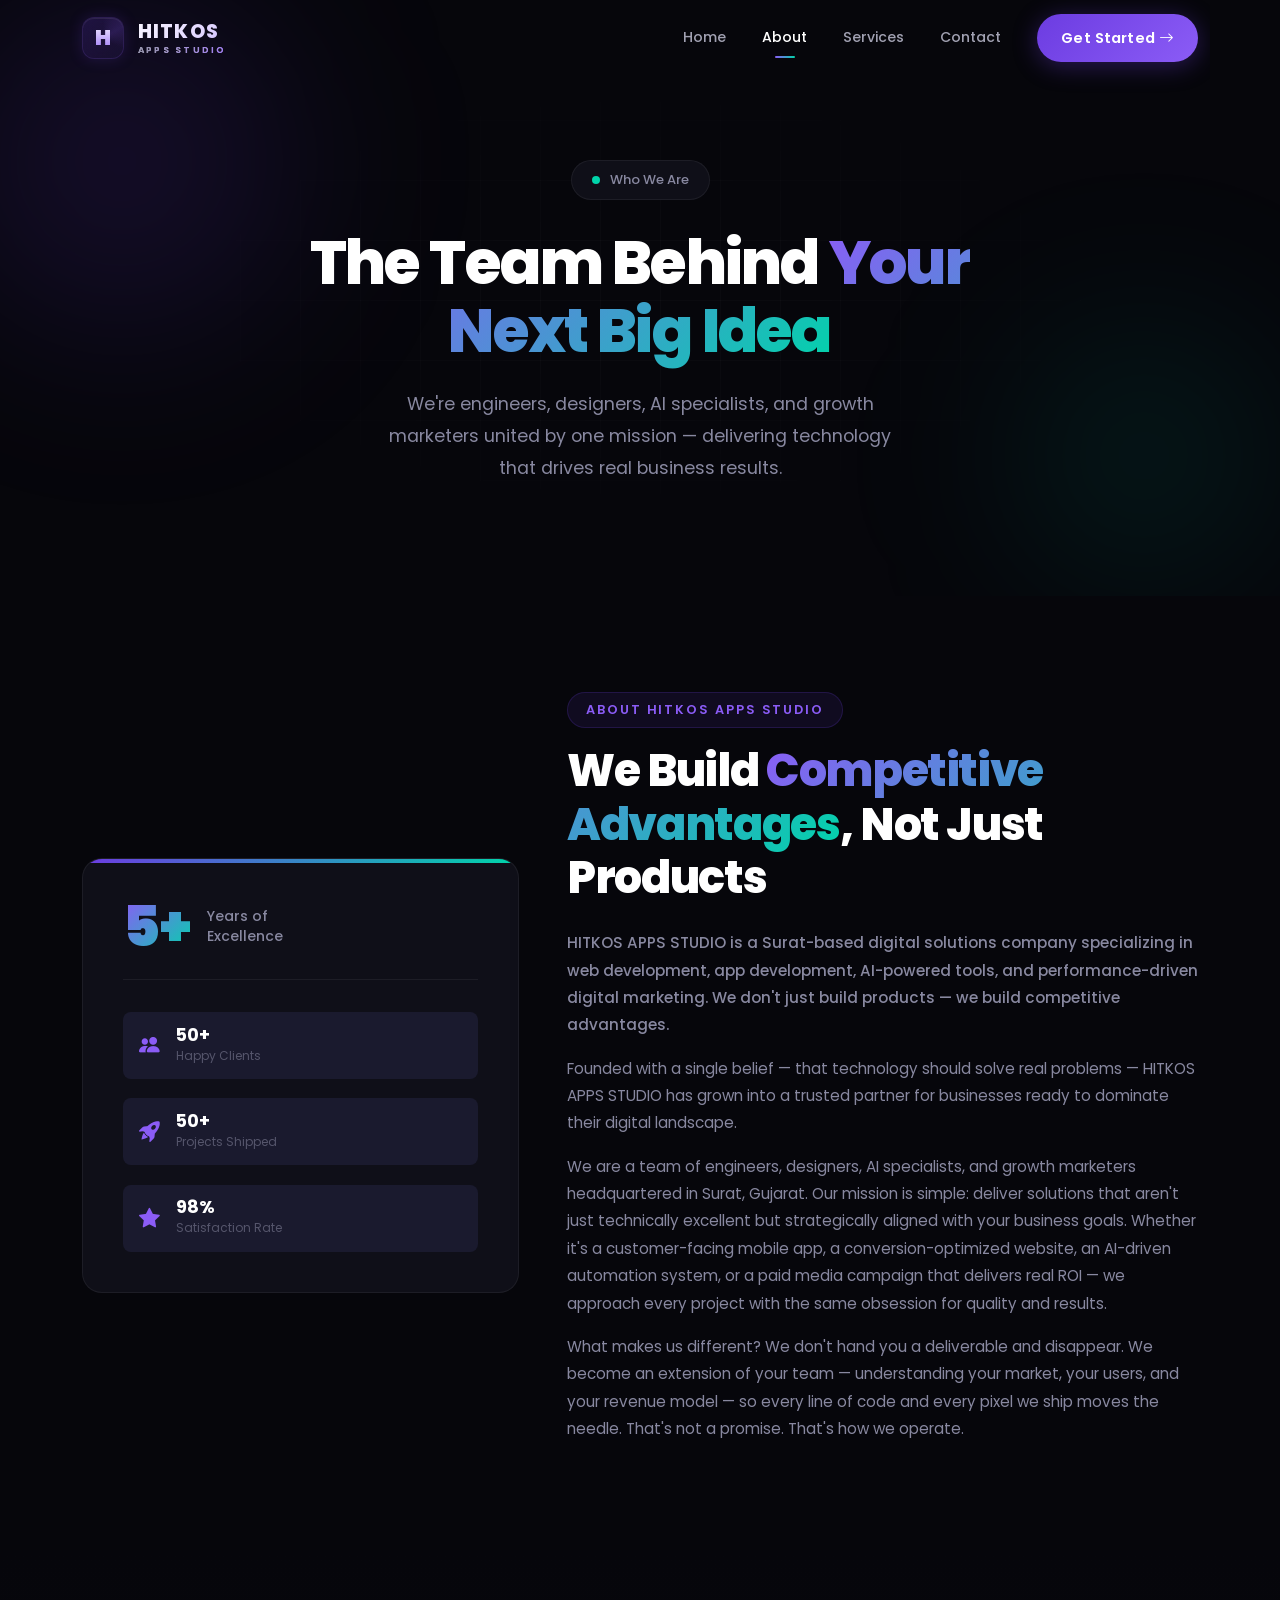
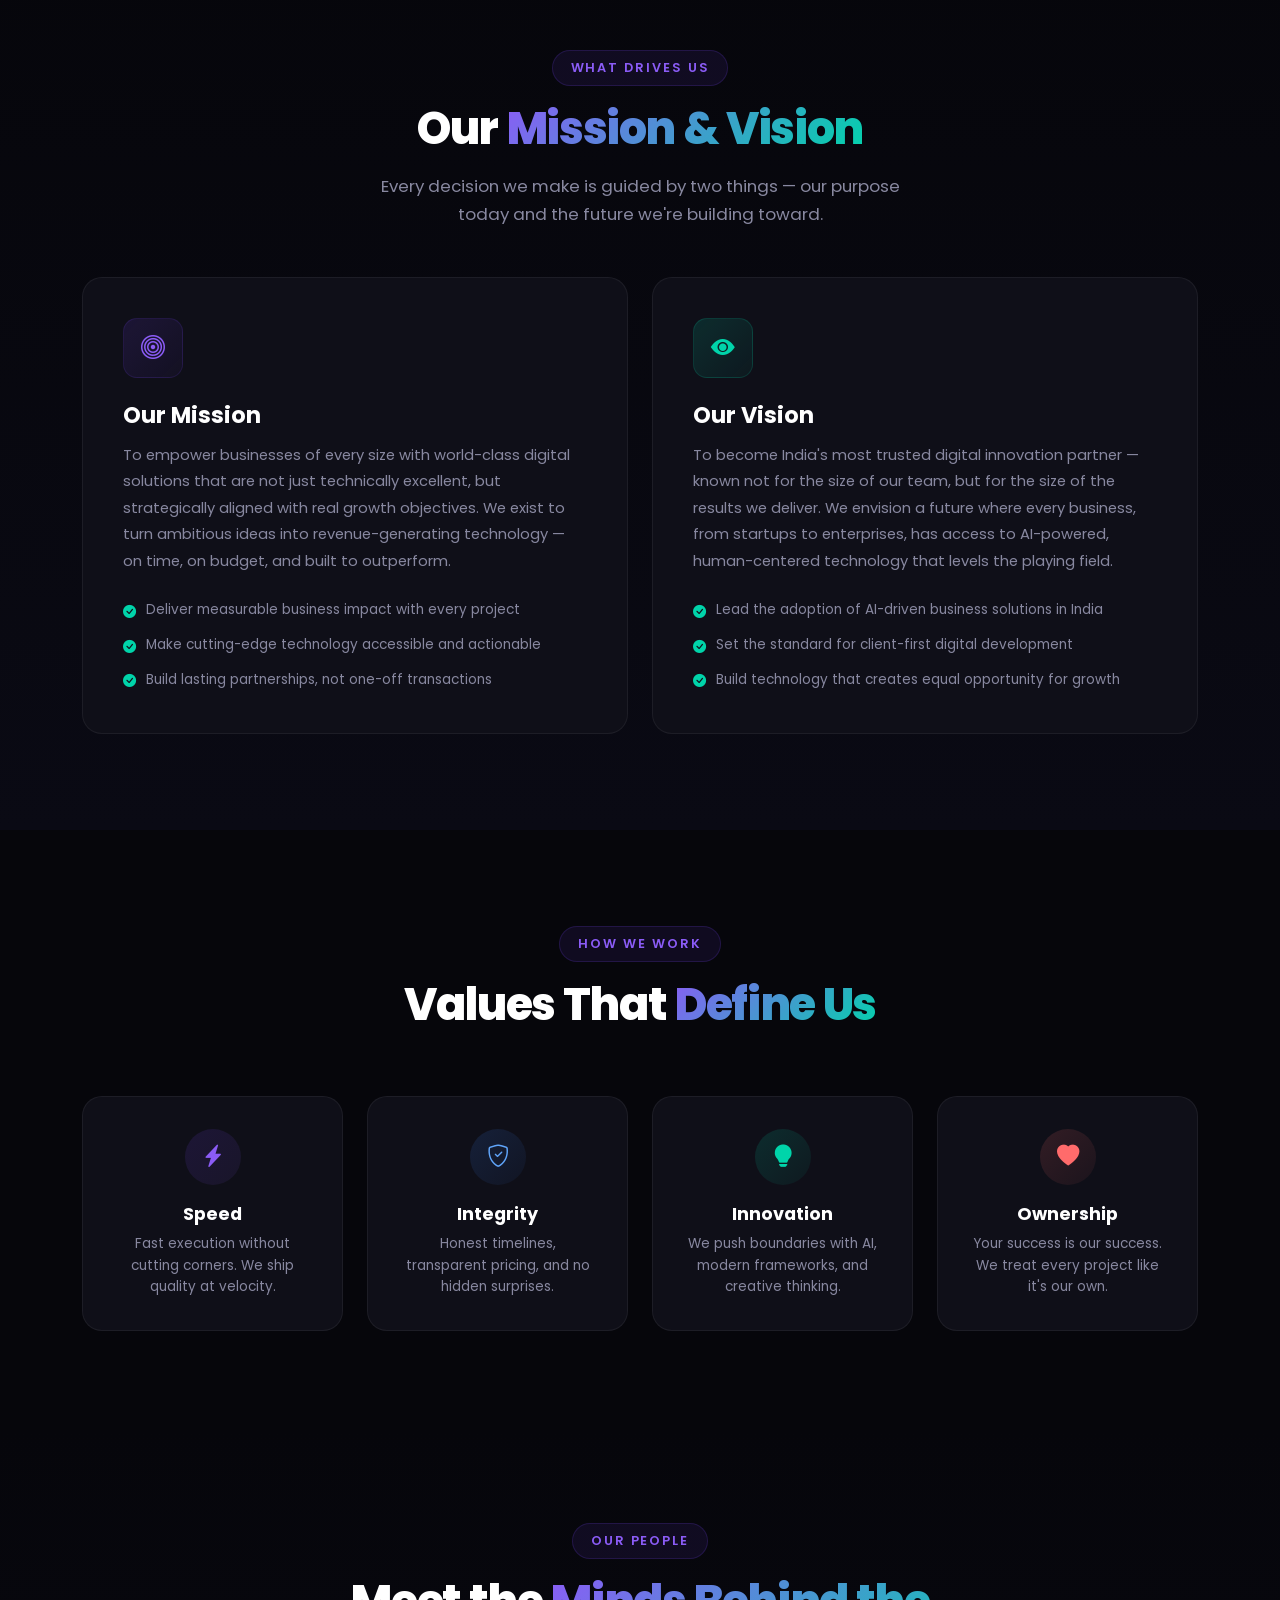
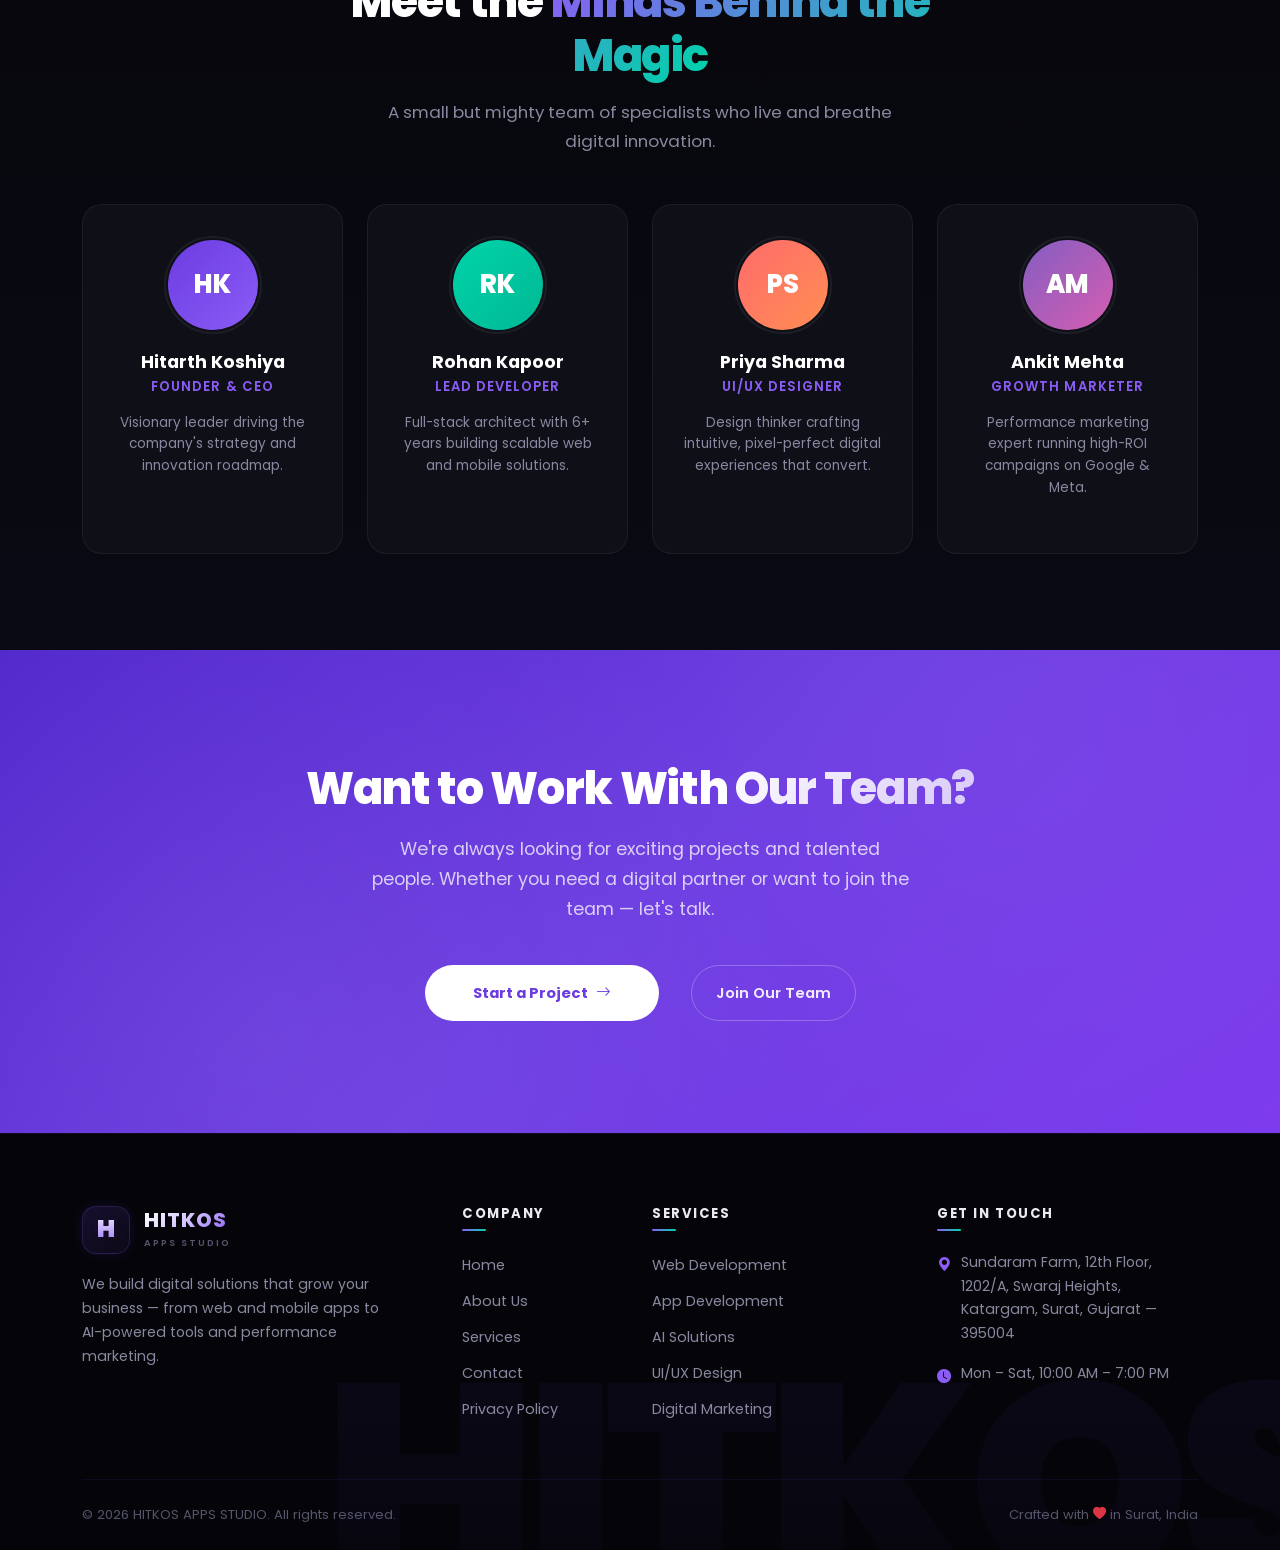
==== about.html @ c81a6fd2 "Add files via upload" ====
<!DOCTYPE html>
<html lang="en">
<head>
  <!-- Meta -->
  <meta charset="UTF-8" />
  <meta name="viewport" content="width=device-width, initial-scale=1.0" />
  <meta name="description" content="About HITKOS APPS STUDIO — A Surat-based team of engineers, designers, AI specialists, and growth marketers building digital solutions that drive measurable business growth." />
  <meta name="keywords" content="about HITKOS APPS STUDIO, IT company Surat, digital solutions team, web development company Gujarat" />
  <meta name="author" content="HITKOS APPS STUDIO" />
  <meta name="robots" content="index, follow" />

  <!-- Open Graph -->
  <meta property="og:title" content="About Us — HITKOS APPS STUDIO" />
  <meta property="og:description" content="Meet the team behind HITKOS APPS STUDIO. We're engineers, designers, and growth strategists building technology that drives results." />
  <meta property="og:type" content="website" />

  <!-- Favicon -->
  <link rel="icon" type="image/png" sizes="32x32" href="assets/icons/favicon-32x32.png" />
  <link rel="icon" type="image/png" sizes="16x16" href="assets/icons/favicon-16x16.png" />
  <link rel="apple-touch-icon" href="assets/icons/apple-touch-icon.png" />

  <!-- Google Fonts: Poppins -->
  <link rel="preconnect" href="https://fonts.googleapis.com" />
  <link rel="preconnect" href="https://fonts.gstatic.com" crossorigin />
  <link href="https://fonts.googleapis.com/css2?family=Poppins:wght@300;400;500;600;700;800;900&display=swap" rel="stylesheet" />

  <!-- Bootstrap 5.3 CSS -->
  <link href="https://cdn.jsdelivr.net/npm/bootstrap@5.3.3/dist/css/bootstrap.min.css" rel="stylesheet" />

  <!-- Bootstrap Icons -->
  <link href="https://cdn.jsdelivr.net/npm/bootstrap-icons@1.11.3/font/bootstrap-icons.min.css" rel="stylesheet" />

  <!-- Custom Stylesheet -->
  <link rel="stylesheet" href="css/style.css" />

  <title>About Us — HITKOS APPS STUDIO</title>
</head>
<body>

  <!-- ======== NAVBAR ======== -->
  <nav class="navbar navbar-expand-lg fixed-top" id="mainNavbar">
    <div class="container">
      <a class="navbar-brand" href="index.html">
        <div class="brand-monogram"><span>H</span></div>
        <span class="navbar-brand-text">
          HITKOS
          <span class="brand-sub">Apps Studio</span>
        </span>
      </a>

      <button class="navbar-toggler border-0 shadow-none" type="button" data-bs-toggle="collapse" data-bs-target="#navbarNav" aria-controls="navbarNav" aria-expanded="false" aria-label="Toggle navigation">
        <span class="navbar-toggler-icon"></span>
      </button>

      <div class="collapse navbar-collapse" id="navbarNav">
        <ul class="navbar-nav ms-auto align-items-lg-center gap-lg-1">
          <li class="nav-item">
            <a class="nav-link" href="index.html">Home</a>
          </li>
          <li class="nav-item">
            <a class="nav-link active" href="about.html">About</a>
          </li>
          <li class="nav-item">
            <a class="nav-link" href="services.html">Services</a>
          </li>
          <li class="nav-item">
            <a class="nav-link" href="contact.html">Contact</a>
          </li>
          <li class="nav-item ms-lg-3">
            <a class="btn btn-cta-primary px-4 py-2" href="contact.html">
              Get Started <i class="bi bi-arrow-right ms-1"></i>
            </a>
          </li>
        </ul>
      </div>
    </div>
  </nav>

  <!-- ======== MAIN CONTENT ======== -->
  <main>

    <!-- ======== PAGE HERO ======== -->
    <section class="page-hero" id="about-hero">
      <div class="hero-orb hero-orb-1"></div>
      <div class="hero-orb hero-orb-2"></div>
      <div class="hero-grid-overlay"></div>

      <div class="container position-relative" style="z-index: 2;">
        <div class="row justify-content-center text-center page-hero-content">
          <div class="col-lg-8">
            <div class="hero-badge animate-fade-in">
              <span class="badge-dot"></span>
              Who We Are
            </div>
            <h1 class="hero-heading animate-fade-in-up">
              The Team Behind <span class="gradient-text">Your Next Big Idea</span>
            </h1>
            <p class="hero-subheading mx-auto animate-fade-in-up delay-1">
              We're engineers, designers, AI specialists, and growth marketers united by one mission — delivering technology that drives real business results.
            </p>
          </div>
        </div>
      </div>
    </section>

    <!-- ======== COMPANY INTRODUCTION ======== -->
    <section class="about-intro-section" id="about-intro">
      <div class="container">
        <div class="row align-items-center g-5">
          <!-- Left: Visual Element -->
          <div class="col-lg-5">
            <div class="about-visual animate-on-scroll">
              <div class="about-visual-card">
                <div class="about-visual-inner">
                  <div class="about-year-badge">
                    <span class="year-number">5+</span>
                    <span class="year-label">Years of<br/>Excellence</span>
                  </div>
                  <div class="about-visual-stats">
                    <div class="mini-stat">
                      <i class="bi bi-people-fill"></i>
                      <div>
                        <span class="mini-stat-num">50+</span>
                        <span class="mini-stat-label">Happy Clients</span>
                      </div>
                    </div>
                    <div class="mini-stat">
                      <i class="bi bi-rocket-takeoff-fill"></i>
                      <div>
                        <span class="mini-stat-num">50+</span>
                        <span class="mini-stat-label">Projects Shipped</span>
                      </div>
                    </div>
                    <div class="mini-stat">
                      <i class="bi bi-star-fill"></i>
                      <div>
                        <span class="mini-stat-num">98%</span>
                        <span class="mini-stat-label">Satisfaction Rate</span>
                      </div>
                    </div>
                  </div>
                </div>
              </div>
            </div>
          </div>

          <!-- Right: Text Content -->
          <div class="col-lg-7">
            <div class="animate-on-scroll">
              <span class="section-label">About HITKOS APPS STUDIO</span>
              <h2 class="section-title">
                We Build <span class="gradient-text">Competitive Advantages</span>, Not Just Products
              </h2>
            </div>
            <div class="about-text-content animate-on-scroll">
              <p class="about-lead">
                HITKOS APPS STUDIO is a Surat-based digital solutions company specializing in web development, app development, AI-powered tools, and performance-driven digital marketing. We don't just build products — we build competitive advantages.
              </p>
              <p>
                Founded with a single belief — that technology should solve real problems — HITKOS APPS STUDIO has grown into a trusted partner for businesses ready to dominate their digital landscape.
              </p>
              <p>
                We are a team of engineers, designers, AI specialists, and growth marketers headquartered in Surat, Gujarat. Our mission is simple: deliver solutions that aren't just technically excellent but strategically aligned with your business goals. Whether it's a customer-facing mobile app, a conversion-optimized website, an AI-driven automation system, or a paid media campaign that delivers real ROI — we approach every project with the same obsession for quality and results.
              </p>
              <p>
                What makes us different? We don't hand you a deliverable and disappear. We become an extension of your team — understanding your market, your users, and your revenue model — so every line of code and every pixel we ship moves the needle. That's not a promise. That's how we operate.
              </p>
            </div>
          </div>
        </div>
      </div>
    </section>

    <!-- ======== MISSION & VISION ======== -->
    <section class="mission-vision-section" id="mission-vision">
      <div class="container">
        <div class="row justify-content-center mb-5">
          <div class="col-lg-7 text-center">
            <span class="section-label animate-on-scroll">What Drives Us</span>
            <h2 class="section-title animate-on-scroll">
              Our <span class="gradient-text">Mission &amp; Vision</span>
            </h2>
            <p class="section-subtitle animate-on-scroll">
              Every decision we make is guided by two things — our purpose today and the future we're building toward.
            </p>
          </div>
        </div>

        <div class="row g-4">
          <!-- Mission Card -->
          <div class="col-lg-6">
            <div class="mv-card mission-card animate-on-scroll">
              <div class="mv-card-glow"></div>
              <div class="mv-icon-wrapper">
                <i class="bi bi-bullseye"></i>
              </div>
              <h3 class="mv-title">Our Mission</h3>
              <p class="mv-description">
                To empower businesses of every size with world-class digital solutions that are not just technically excellent, but strategically aligned with real growth objectives. We exist to turn ambitious ideas into revenue-generating technology — on time, on budget, and built to outperform.
              </p>
              <div class="mv-highlights">
                <div class="mv-highlight-item">
                  <i class="bi bi-check-circle-fill"></i>
                  <span>Deliver measurable business impact with every project</span>
                </div>
                <div class="mv-highlight-item">
                  <i class="bi bi-check-circle-fill"></i>
                  <span>Make cutting-edge technology accessible and actionable</span>
                </div>
                <div class="mv-highlight-item">
                  <i class="bi bi-check-circle-fill"></i>
                  <span>Build lasting partnerships, not one-off transactions</span>
                </div>
              </div>
            </div>
          </div>

          <!-- Vision Card -->
          <div class="col-lg-6">
            <div class="mv-card vision-card animate-on-scroll">
              <div class="mv-card-glow mv-card-glow-alt"></div>
              <div class="mv-icon-wrapper mv-icon-alt">
                <i class="bi bi-eye-fill"></i>
              </div>
              <h3 class="mv-title">Our Vision</h3>
              <p class="mv-description">
                To become India's most trusted digital innovation partner — known not for the size of our team, but for the size of the results we deliver. We envision a future where every business, from startups to enterprises, has access to AI-powered, human-centered technology that levels the playing field.
              </p>
              <div class="mv-highlights">
                <div class="mv-highlight-item">
                  <i class="bi bi-check-circle-fill"></i>
                  <span>Lead the adoption of AI-driven business solutions in India</span>
                </div>
                <div class="mv-highlight-item">
                  <i class="bi bi-check-circle-fill"></i>
                  <span>Set the standard for client-first digital development</span>
                </div>
                <div class="mv-highlight-item">
                  <i class="bi bi-check-circle-fill"></i>
                  <span>Build technology that creates equal opportunity for growth</span>
                </div>
              </div>
            </div>
          </div>
        </div>
      </div>
    </section>

    <!-- ======== CORE VALUES ======== -->
    <section class="values-section" id="values">
      <div class="container">
        <div class="row justify-content-center mb-5">
          <div class="col-lg-7 text-center">
            <span class="section-label animate-on-scroll">How We Work</span>
            <h2 class="section-title animate-on-scroll">
              Values That <span class="gradient-text">Define Us</span>
            </h2>
          </div>
        </div>

        <div class="row g-4">
          <div class="col-lg-3 col-md-6">
            <div class="value-card animate-on-scroll">
              <div class="value-icon"><i class="bi bi-lightning-charge-fill"></i></div>
              <h4 class="value-title">Speed</h4>
              <p class="value-desc">Fast execution without cutting corners. We ship quality at velocity.</p>
            </div>
          </div>
          <div class="col-lg-3 col-md-6">
            <div class="value-card animate-on-scroll">
              <div class="value-icon value-icon-alt"><i class="bi bi-shield-check"></i></div>
              <h4 class="value-title">Integrity</h4>
              <p class="value-desc">Honest timelines, transparent pricing, and no hidden surprises.</p>
            </div>
          </div>
          <div class="col-lg-3 col-md-6">
            <div class="value-card animate-on-scroll">
              <div class="value-icon value-icon-teal"><i class="bi bi-lightbulb-fill"></i></div>
              <h4 class="value-title">Innovation</h4>
              <p class="value-desc">We push boundaries with AI, modern frameworks, and creative thinking.</p>
            </div>
          </div>
          <div class="col-lg-3 col-md-6">
            <div class="value-card animate-on-scroll">
              <div class="value-icon value-icon-warm"><i class="bi bi-heart-fill"></i></div>
              <h4 class="value-title">Ownership</h4>
              <p class="value-desc">Your success is our success. We treat every project like it's our own.</p>
            </div>
          </div>
        </div>
      </div>
    </section>

    <!-- ======== TEAM SECTION ======== -->
    <section class="team-section" id="team">
      <div class="container">
        <div class="row justify-content-center mb-5">
          <div class="col-lg-7 text-center">
            <span class="section-label animate-on-scroll">Our People</span>
            <h2 class="section-title animate-on-scroll">
              Meet the <span class="gradient-text">Minds Behind the Magic</span>
            </h2>
            <p class="section-subtitle animate-on-scroll">
              A small but mighty team of specialists who live and breathe digital innovation.
            </p>
          </div>
        </div>

        <div class="row g-4 justify-content-center">
          <!-- Team Member 1 -->
          <div class="col-lg-3 col-md-6">
            <div class="team-card animate-on-scroll">
              <div class="team-avatar">
                <div class="avatar-initials" style="--avatar-gradient: linear-gradient(135deg, #6C3CE1, #8B5CF6);">HK</div>
                <div class="avatar-ring"></div>
              </div>
              <h4 class="team-name">Hitarth Koshiya</h4>
              <p class="team-role">Founder &amp; CEO</p>
              <p class="team-bio">Visionary leader driving the company's strategy and innovation roadmap.</p>

            </div>
          </div>

          <!-- Team Member 2 -->
          <div class="col-lg-3 col-md-6">
            <div class="team-card animate-on-scroll">
              <div class="team-avatar">
                <div class="avatar-initials" style="--avatar-gradient: linear-gradient(135deg, #00D4AA, #00B894);">RK</div>
                <div class="avatar-ring"></div>
              </div>
              <h4 class="team-name">Rohan Kapoor</h4>
              <p class="team-role">Lead Developer</p>
              <p class="team-bio">Full-stack architect with 6+ years building scalable web and mobile solutions.</p>

            </div>
          </div>

          <!-- Team Member 3 -->
          <div class="col-lg-3 col-md-6">
            <div class="team-card animate-on-scroll">
              <div class="team-avatar">
                <div class="avatar-initials" style="--avatar-gradient: linear-gradient(135deg, #FF6B6B, #FF8E53);">PS</div>
                <div class="avatar-ring"></div>
              </div>
              <h4 class="team-name">Priya Sharma</h4>
              <p class="team-role">UI/UX Designer</p>
              <p class="team-bio">Design thinker crafting intuitive, pixel-perfect digital experiences that convert.</p>

            </div>
          </div>

          <!-- Team Member 4 -->
          <div class="col-lg-3 col-md-6">
            <div class="team-card animate-on-scroll">
              <div class="team-avatar">
                <div class="avatar-initials" style="--avatar-gradient: linear-gradient(135deg, #845EC2, #D65DB1);">AM</div>
                <div class="avatar-ring"></div>
              </div>
              <h4 class="team-name">Ankit Mehta</h4>
              <p class="team-role">Growth Marketer</p>
              <p class="team-bio">Performance marketing expert running high-ROI campaigns on Google &amp; Meta.</p>

            </div>
          </div>
        </div>
      </div>
    </section>

    <!-- ======== CTA SECTION ======== -->
    <section class="cta-section" id="cta">
      <div class="cta-bg-pattern"></div>
      <div class="container position-relative" style="z-index: 2;">
        <div class="row justify-content-center">
          <div class="col-lg-8 text-center">
            <h2 class="cta-title animate-on-scroll">
              Want to Work With
              <span class="gradient-text-white">Our Team?</span>
            </h2>
            <p class="cta-subtitle animate-on-scroll">
              We're always looking for exciting projects and talented people. Whether you need a digital partner or want to join the team — let's talk.
            </p>
            <div class="cta-buttons animate-on-scroll">
              <a href="contact.html" class="btn btn-cta-white btn-lg px-5 py-3 me-3">
                Start a Project <i class="bi bi-arrow-right ms-2"></i>
              </a>
              <a href="contact.html" class="btn btn-cta-outline-white btn-lg px-4 py-3">
                Join Our Team
              </a>
            </div>
          </div>
        </div>
      </div>
    </section>

  </main>

  <!-- ======== FOOTER ======== -->
  <footer class="site-footer" id="footer">
    <div class="footer-watermark">HITKOS</div>
    <div class="container">
      <div class="row g-4 mb-5">
        <!-- Brand Column -->
        <div class="col-lg-4 col-md-6">
          <a href="index.html" class="footer-brand-area">
            <div class="footer-monogram"><span>H</span></div>
            <div class="footer-brand-name">
              <span class="footer-brand-title">HITKOS</span>
              <span class="footer-brand-subtitle">Apps Studio</span>
            </div>
          </a>
          <p class="footer-tagline">We build digital solutions that grow your business — from web and mobile apps to AI-powered tools and performance marketing.</p>

        </div>

        <!-- Quick Links -->
        <div class="col-lg-2 col-md-6 col-6">
          <h5 class="footer-heading">Company</h5>
          <ul class="footer-links">
            <li><a href="index.html">Home</a></li>
            <li><a href="about.html">About Us</a></li>
            <li><a href="services.html">Services</a></li>
            <li><a href="contact.html">Contact</a></li>
            <li><a href="privacy.html">Privacy Policy</a></li>
          </ul>
        </div>

        <!-- Services -->
        <div class="col-lg-3 col-md-6 col-6">
          <h5 class="footer-heading">Services</h5>
          <ul class="footer-links">
            <li><a href="services.html">Web Development</a></li>
            <li><a href="services.html">App Development</a></li>
            <li><a href="services.html">AI Solutions</a></li>
            <li><a href="services.html">UI/UX Design</a></li>
            <li><a href="services.html">Digital Marketing</a></li>
          </ul>
        </div>

        <!-- Contact Info -->
        <div class="col-lg-3 col-md-6">
          <h5 class="footer-heading">Get In Touch</h5>
          <ul class="footer-contact">
            <li>
              <i class="bi bi-geo-alt-fill"></i>
              <span>Sundaram Farm, 12th Floor, 1202/A, Swaraj Heights, Katargam, Surat, Gujarat — 395004</span>
            </li>
            <li>
              <i class="bi bi-clock-fill"></i>
              <span>Mon – Sat, 10:00 AM – 7:00 PM</span>
            </li>
          </ul>
        </div>
      </div>

      <!-- Footer Bottom -->
      <div class="footer-bottom">
        <div class="row align-items-center">
          <div class="col-md-6 text-center text-md-start">
            <p class="mb-0">&copy; <span id="current-year"></span> HITKOS APPS STUDIO. All rights reserved.</p>
          </div>
          <div class="col-md-6 text-center text-md-end">
            <p class="mb-0">Crafted with <i class="bi bi-heart-fill text-danger"></i> in Surat, India</p>
          </div>
        </div>
      </div>
    </div>
  </footer>

  <!-- ======== SCRIPTS ======== -->
  <script src="https://cdn.jsdelivr.net/npm/bootstrap@5.3.3/dist/js/bootstrap.bundle.min.js"></script>
  <script src="js/main.js"></script>

</body>
</html>
---- css/style.css ----
/* ============================================
   HITKOS APPS STUDIO — Custom Styles
   Companion to Bootstrap 5.3
   ============================================ */

/* ---------- CSS Custom Properties ---------- */
:root {
  --primary: #6C3CE1;
  --primary-light: #8B5CF6;
  --primary-dark: #5228CC;
  --primary-glow: rgba(108, 60, 225, 0.35);
  --secondary: #00D4AA;
  --secondary-glow: rgba(0, 212, 170, 0.25);
  --accent: #FF6B6B;

  --bg-dark: #06060B;
  --bg-card: #0F0F18;
  --bg-card-hover: #16162A;
  --bg-surface: #1A1A2E;
  --border-color: rgba(255, 255, 255, 0.06);
  --border-hover: rgba(108, 60, 225, 0.3);

  --text-primary: #EAEAF0;
  --text-secondary: #8888A0;
  --text-muted: #55556B;
  --text-heading: #FFFFFF;

  --font-main: 'Poppins', -apple-system, BlinkMacSystemFont, sans-serif;
  --radius-lg: 20px;
  --radius-md: 14px;
  --radius-sm: 8px;
  --transition: 0.35s cubic-bezier(0.25, 0.46, 0.45, 0.94);
}

/* ---------- Global Resets ---------- */
*,
*::before,
*::after {
  margin: 0;
  padding: 0;
  box-sizing: border-box;
}

html {
  scroll-behavior: smooth;
  scroll-padding-top: 80px;
}

body {
  font-family: var(--font-main);
  background: var(--bg-dark);
  color: var(--text-primary);
  line-height: 1.7;
  overflow-x: hidden;
  -webkit-font-smoothing: antialiased;
  -moz-osx-font-smoothing: grayscale;
}

::selection {
  background: var(--primary);
  color: #fff;
}

.text-primary-custom {
  color: var(--primary-light) !important;
}

/* ---------- Gradient Text ---------- */
.gradient-text {
  background: linear-gradient(135deg, var(--primary-light) 0%, var(--secondary) 100%);
  -webkit-background-clip: text;
  -webkit-text-fill-color: transparent;
  background-clip: text;
}

.gradient-text-white {
  background: linear-gradient(135deg, #fff 0%, rgba(255,255,255,0.7) 100%);
  -webkit-background-clip: text;
  -webkit-text-fill-color: transparent;
  background-clip: text;
}

/* ---------- Section Utilities ---------- */
.section-label {
  display: inline-block;
  font-size: 0.8rem;
  font-weight: 600;
  text-transform: uppercase;
  letter-spacing: 0.15em;
  color: var(--primary-light);
  background: rgba(108, 60, 225, 0.1);
  border: 1px solid rgba(108, 60, 225, 0.2);
  padding: 6px 18px;
  border-radius: 50px;
  margin-bottom: 1rem;
}

.section-title {
  font-size: clamp(2rem, 4vw, 2.8rem);
  font-weight: 800;
  color: var(--text-heading);
  letter-spacing: -0.03em;
  line-height: 1.2;
  margin-bottom: 1rem;
}

.section-subtitle {
  font-size: 1.05rem;
  color: var(--text-secondary);
  max-width: 540px;
  margin: 0 auto;
}

/* ============================================
   NAVBAR
   ============================================ */
.navbar {
  padding: 0.9rem 0;
  transition: all var(--transition);
  background: transparent;
}

.navbar.scrolled {
  background: rgba(6, 6, 11, 0.82) !important;
  backdrop-filter: blur(28px) saturate(1.4);
  -webkit-backdrop-filter: blur(28px) saturate(1.4);
  border-bottom: 1px solid rgba(108, 60, 225, 0.15);
  padding: 0.55rem 0;
  box-shadow:
    0 1px 0 0 rgba(139, 92, 246, 0.08),
    0 4px 30px rgba(0, 0, 0, 0.35),
    0 0 60px -20px rgba(108, 60, 225, 0.12);
}

/* --- Brand --- */
.navbar-brand {
  padding: 0;
  margin-right: 1.5rem;
  display: flex;
  align-items: center;
  gap: 14px;
  text-decoration: none;
  transition: all var(--transition);
}

.navbar-brand:hover {
  transform: translateY(-1px);
}

.navbar-brand:hover .brand-monogram {
  box-shadow:
    0 0 20px rgba(108, 60, 225, 0.5),
    0 0 50px rgba(108, 60, 225, 0.15),
    inset 0 0 20px rgba(139, 92, 246, 0.15);
  border-color: rgba(139, 92, 246, 0.5);
}

.navbar-brand:hover .navbar-brand-text {
  background-position: 100% 50%;
}

/* Monogram "H" glass badge */
.brand-monogram {
  width: 42px;
  height: 42px;
  display: flex;
  align-items: center;
  justify-content: center;
  border-radius: 12px;
  background: linear-gradient(145deg, rgba(108, 60, 225, 0.2) 0%, rgba(139, 92, 246, 0.08) 100%);
  border: 1.5px solid rgba(139, 92, 246, 0.25);
  backdrop-filter: blur(12px);
  -webkit-backdrop-filter: blur(12px);
  font-size: 1.35rem;
  font-weight: 900;
  letter-spacing: -0.02em;
  background-clip: padding-box;
  position: relative;
  overflow: hidden;
  transition: all var(--transition);
  box-shadow:
    0 0 15px rgba(108, 60, 225, 0.2),
    inset 0 1px 0 rgba(255, 255, 255, 0.08);
  flex-shrink: 0;
}

.brand-monogram span {
  background: linear-gradient(180deg, #FFFFFF 0%, var(--primary-light) 100%);
  -webkit-background-clip: text;
  -webkit-text-fill-color: transparent;
  background-clip: text;
  position: relative;
  z-index: 1;
}

.brand-monogram::before {
  content: '';
  position: absolute;
  top: -50%;
  left: -50%;
  width: 200%;
  height: 200%;
  background: conic-gradient(
    from 0deg,
    transparent 0deg,
    rgba(139, 92, 246, 0.15) 60deg,
    transparent 120deg
  );
  animation: monogramSpin 6s linear infinite;
  z-index: 0;
}

@keyframes monogramSpin {
  from { transform: rotate(0deg); }
  to { transform: rotate(360deg); }
}

.navbar.scrolled .brand-monogram {
  width: 38px;
  height: 38px;
  font-size: 1.2rem;
  border-radius: 10px;
}

/* Navbar Brand Text */
.navbar-brand-text {
  font-size: 1.2rem;
  font-weight: 800;
  letter-spacing: 0.06em;
  line-height: 1.1;
  background: linear-gradient(135deg, #FFFFFF 0%, #E0D4FF 35%, var(--primary-light) 70%, var(--secondary) 100%);
  background-size: 250% 250%;
  background-position: 0% 50%;
  -webkit-background-clip: text;
  -webkit-text-fill-color: transparent;
  background-clip: text;
  transition: background-position 0.6s ease;
  text-transform: uppercase;
  white-space: nowrap;
}

.navbar-brand-text .brand-sub {
  display: block;
  font-size: 0.56rem;
  font-weight: 600;
  letter-spacing: 0.25em;
  text-transform: uppercase;
  background: linear-gradient(90deg, rgba(136, 136, 160, 0.9) 0%, rgba(139, 92, 246, 0.6) 100%);
  -webkit-background-clip: text;
  -webkit-text-fill-color: transparent;
  background-clip: text;
  margin-top: 3px;
}

.navbar.scrolled .navbar-brand-text {
  font-size: 1.08rem;
}

.navbar.scrolled .navbar-brand-text .brand-sub {
  font-size: 0.5rem;
}

.navbar-nav .nav-link {
  font-size: 0.88rem;
  font-weight: 500;
  color: rgba(200, 200, 220, 0.8) !important;
  padding: 0.5rem 1rem !important;
  transition: all var(--transition);
  position: relative;
}

.navbar-nav .nav-link::after {
  content: '';
  position: absolute;
  bottom: 0;
  left: 50%;
  transform: translateX(-50%);
  width: 0;
  height: 2px;
  background: linear-gradient(90deg, var(--primary-light), var(--secondary));
  transition: width var(--transition);
  border-radius: 2px;
}

.navbar-nav .nav-link:hover,
.navbar-nav .nav-link.active {
  color: var(--text-heading) !important;
}

.navbar-nav .nav-link:hover::after,
.navbar-nav .nav-link.active::after {
  width: 20px;
}

/* Custom toggler */
.navbar-toggler-icon {
  background-image: url("data:image/svg+xml,%3csvg xmlns='http://www.w3.org/2000/svg' viewBox='0 0 30 30'%3e%3cpath stroke='rgba%28255, 255, 255, 0.85%29' stroke-linecap='round' stroke-miterlimit='10' stroke-width='2' d='M4 7h22M4 15h22M4 23h22'/%3e%3c/svg%3e") !important;
}

/* ============================================
   BUTTONS
   ============================================ */
.btn-cta-primary {
  background: linear-gradient(135deg, var(--primary) 0%, var(--primary-light) 100%);
  color: #fff;
  border: none;
  border-radius: 50px;
  font-weight: 600;
  font-size: 0.92rem;
  letter-spacing: 0.01em;
  box-shadow: 0 4px 25px var(--primary-glow);
  transition: all var(--transition);
}

.btn-cta-primary:hover {
  transform: translateY(-3px);
  box-shadow: 0 8px 40px rgba(108, 60, 225, 0.5);
  color: #fff;
}

.btn-cta-primary:active {
  transform: translateY(-1px);
}

.btn-cta-outline {
  background: transparent;
  color: var(--text-primary);
  border: 1.5px solid rgba(255, 255, 255, 0.12);
  border-radius: 50px;
  font-weight: 600;
  font-size: 0.92rem;
  transition: all var(--transition);
}

.btn-cta-outline:hover {
  border-color: var(--primary-light);
  color: var(--primary-light);
  transform: translateY(-3px);
  box-shadow: 0 4px 20px rgba(108, 60, 225, 0.15);
}

.btn-cta-white {
  background: #fff;
  color: var(--primary);
  border: none;
  border-radius: 50px;
  font-weight: 700;
  font-size: 0.92rem;
  transition: all var(--transition);
}

.btn-cta-white:hover {
  transform: translateY(-3px);
  box-shadow: 0 12px 35px rgba(0, 0, 0, 0.3);
  color: var(--primary-dark);
}

.btn-cta-outline-white {
  background: transparent;
  color: rgba(255, 255, 255, 0.9);
  border: 1.5px solid rgba(255, 255, 255, 0.25);
  border-radius: 50px;
  font-weight: 600;
  font-size: 0.92rem;
  transition: all var(--transition);
}

.btn-cta-outline-white:hover {
  background: rgba(255, 255, 255, 0.1);
  border-color: rgba(255, 255, 255, 0.5);
  color: #fff;
  transform: translateY(-3px);
}

/* ============================================
   HERO SECTION
   ============================================ */
.hero-section {
  position: relative;
  min-height: 100vh;
  overflow: hidden;
  background: var(--bg-dark);
}

/* Animated Gradient Orbs */
.hero-orb {
  position: absolute;
  border-radius: 50%;
  filter: blur(80px);
  pointer-events: none;
  animation: floatOrb 8s ease-in-out infinite;
}

.hero-orb-1 {
  width: 500px;
  height: 500px;
  background: radial-gradient(circle, rgba(108, 60, 225, 0.2) 0%, transparent 70%);
  top: -15%;
  left: -10%;
  animation-delay: 0s;
}

.hero-orb-2 {
  width: 400px;
  height: 400px;
  background: radial-gradient(circle, rgba(0, 212, 170, 0.12) 0%, transparent 70%);
  bottom: -10%;
  right: -5%;
  animation-delay: 3s;
}

.hero-orb-3 {
  width: 300px;
  height: 300px;
  background: radial-gradient(circle, rgba(139, 92, 246, 0.12) 0%, transparent 70%);
  top: 40%;
  right: 30%;
  animation-delay: 5s;
}

@keyframes floatOrb {
  0%, 100% { transform: translate(0, 0) scale(1); }
  33% { transform: translate(30px, -20px) scale(1.05); }
  66% { transform: translate(-20px, 15px) scale(0.95); }
}

/* Grid Overlay */
.hero-grid-overlay {
  position: absolute;
  inset: 0;
  background-image:
    linear-gradient(rgba(255,255,255,0.02) 1px, transparent 1px),
    linear-gradient(90deg, rgba(255,255,255,0.02) 1px, transparent 1px);
  background-size: 60px 60px;
  pointer-events: none;
  mask-image: radial-gradient(ellipse 60% 60% at 50% 50%, black 20%, transparent 70%);
  -webkit-mask-image: radial-gradient(ellipse 60% 60% at 50% 50%, black 20%, transparent 70%);
}

/* Hero Badge */
.hero-badge {
  display: inline-flex;
  align-items: center;
  gap: 10px;
  background: var(--bg-card);
  border: 1px solid var(--border-color);
  padding: 8px 20px;
  border-radius: 50px;
  font-size: 0.82rem;
  font-weight: 500;
  color: var(--text-secondary);
  margin-bottom: 1.8rem;
}

.badge-dot {
  width: 8px;
  height: 8px;
  background: var(--secondary);
  border-radius: 50%;
  animation: pulse 2s ease-in-out infinite;
}

@keyframes pulse {
  0%, 100% { opacity: 1; box-shadow: 0 0 0 0 rgba(0,212,170,0.4); }
  50% { opacity: 0.7; box-shadow: 0 0 0 8px rgba(0,212,170,0); }
}

/* Hero Heading */
.hero-heading {
  font-size: clamp(2.4rem, 5.5vw, 3.8rem);
  font-weight: 800;
  color: var(--text-heading);
  line-height: 1.12;
  letter-spacing: -0.03em;
  margin-bottom: 1.5rem;
}

.hero-subheading {
  font-size: 1.1rem;
  color: var(--text-secondary);
  line-height: 1.8;
  max-width: 520px;
  margin-bottom: 2rem;
}

.hero-cta-group {
  margin-bottom: 3rem;
}

/* Trust Indicators */
.hero-trust {
  display: flex;
  align-items: center;
  gap: 1.5rem;
}

.trust-item {
  display: flex;
  flex-direction: column;
}

.trust-number {
  font-size: 1.5rem;
  font-weight: 800;
  color: var(--text-heading);
  line-height: 1;
}

.trust-label {
  font-size: 0.75rem;
  color: var(--text-muted);
  text-transform: uppercase;
  letter-spacing: 0.1em;
  margin-top: 4px;
}

.trust-divider {
  width: 1px;
  height: 36px;
  background: var(--border-color);
}

/* Hero Visual — Floating Cards */
.hero-visual {
  position: relative;
  width: 420px;
  height: 420px;
}

.hero-center-logo {
  position: absolute;
  top: 50%;
  left: 50%;
  transform: translate(-50%, -50%);
  width: 80px;
  height: 80px;
  background: linear-gradient(135deg, var(--primary), var(--primary-light));
  border-radius: 50%;
  display: flex;
  align-items: center;
  justify-content: center;
  font-size: 2rem;
  font-weight: 900;
  color: #fff;
  box-shadow: 0 0 50px var(--primary-glow), 0 0 100px rgba(108, 60, 225, 0.15);
  animation: glowPulse 3s ease-in-out infinite;
  z-index: 2;
}

@keyframes glowPulse {
  0%, 100% { box-shadow: 0 0 40px var(--primary-glow); }
  50% { box-shadow: 0 0 70px rgba(108, 60, 225, 0.5), 0 0 120px rgba(108, 60, 225, 0.15); }
}

.hero-card {
  position: absolute;
  background: var(--bg-card);
  border: 1px solid var(--border-color);
  border-radius: var(--radius-md);
  padding: 14px 22px;
  display: flex;
  align-items: center;
  gap: 10px;
  font-size: 0.85rem;
  font-weight: 500;
  color: var(--text-primary);
  white-space: nowrap;
  backdrop-filter: blur(10px);
  transition: all var(--transition);
  box-shadow: 0 4px 20px rgba(0,0,0,0.3);
}

.hero-card i {
  font-size: 1.1rem;
  color: var(--primary-light);
}

.hero-card:hover {
  border-color: var(--border-hover);
  transform: scale(1.06);
  box-shadow: 0 8px 30px rgba(108, 60, 225, 0.2);
}

.hero-card-1 {
  top: 8%;
  left: 50%;
  transform: translateX(-50%);
  animation: floatCard 6s ease-in-out infinite;
}

.hero-card-2 {
  top: 30%;
  right: -5%;
  animation: floatCard 6s ease-in-out infinite 1s;
}

.hero-card-3 {
  bottom: 10%;
  right: 5%;
  animation: floatCard 6s ease-in-out infinite 2s;
}

.hero-card-4 {
  bottom: 15%;
  left: -5%;
  animation: floatCard 6s ease-in-out infinite 3s;
}

.hero-card-5 {
  top: 33%;
  left: -10%;
  animation: floatCard 6s ease-in-out infinite 4s;
}

@keyframes floatCard {
  0%, 100% { transform: translateY(0); }
  50% { transform: translateY(-12px); }
}

.hero-card-1 {
  animation: floatCard1 6s ease-in-out infinite;
}

@keyframes floatCard1 {
  0%, 100% { transform: translateX(-50%) translateY(0); }
  50% { transform: translateX(-50%) translateY(-12px); }
}

/* ============================================
   SERVICES SECTION
   ============================================ */
.services-section {
  padding: 7rem 0;
  background: var(--bg-dark);
  position: relative;
}

.service-card {
  background: var(--bg-card);
  border: 1px solid var(--border-color);
  border-radius: var(--radius-lg);
  padding: 2.2rem;
  height: 100%;
  position: relative;
  overflow: hidden;
  transition: all var(--transition);
}

.service-card-glow {
  position: absolute;
  top: 0;
  left: 0;
  width: 100%;
  height: 3px;
  background: linear-gradient(90deg, var(--primary), var(--secondary));
  opacity: 0;
  transition: opacity var(--transition);
}

.service-card:hover {
  transform: translateY(-8px);
  border-color: var(--border-hover);
  background: var(--bg-card-hover);
  box-shadow: 0 20px 60px rgba(0, 0, 0, 0.4), 0 0 40px rgba(108, 60, 225, 0.08);
}

.service-card:hover .service-card-glow {
  opacity: 1;
}

.service-icon-wrapper {
  width: 56px;
  height: 56px;
  display: flex;
  align-items: center;
  justify-content: center;
  background: linear-gradient(135deg, rgba(108, 60, 225, 0.15) 0%, rgba(0, 212, 170, 0.08) 100%);
  border: 1px solid rgba(108, 60, 225, 0.15);
  border-radius: var(--radius-md);
  margin-bottom: 1.5rem;
  font-size: 1.4rem;
  color: var(--primary-light);
  transition: all var(--transition);
}

.service-card:hover .service-icon-wrapper {
  background: linear-gradient(135deg, var(--primary) 0%, var(--primary-light) 100%);
  color: #fff;
  border-color: transparent;
  transform: scale(1.08);
  box-shadow: 0 4px 20px var(--primary-glow);
}

.service-title {
  font-size: 1.3rem;
  font-weight: 700;
  color: var(--text-heading);
  margin-bottom: 0.6rem;
}

.service-desc {
  font-size: 0.9rem;
  color: var(--text-secondary);
  line-height: 1.7;
  margin-bottom: 1.2rem;
}

.service-features {
  list-style: none;
  padding: 0;
  margin-bottom: 1.5rem;
}

.service-features li {
  font-size: 0.83rem;
  color: var(--text-secondary);
  padding: 5px 0;
  display: flex;
  align-items: center;
  gap: 8px;
}

.service-features li i {
  color: var(--secondary);
  font-size: 0.8rem;
  flex-shrink: 0;
}

.service-link {
  font-size: 0.88rem;
  font-weight: 600;
  color: var(--primary-light);
  text-decoration: none;
  display: inline-flex;
  align-items: center;
  gap: 6px;
  transition: all var(--transition);
}

.service-link:hover {
  color: var(--secondary);
  gap: 12px;
}

/* ============================================
   CTA SECTION
   ============================================ */
.cta-section {
  padding: 7rem 0;
  background: linear-gradient(135deg, var(--primary-dark) 0%, var(--primary) 50%, #7C3AED 100%);
  position: relative;
  overflow: hidden;
}

.cta-bg-pattern {
  position: absolute;
  inset: 0;
  background-image:
    radial-gradient(circle at 20% 80%, rgba(255,255,255,0.06) 0%, transparent 50%),
    radial-gradient(circle at 80% 20%, rgba(255,255,255,0.04) 0%, transparent 50%);
  pointer-events: none;
}

.cta-title {
  font-size: clamp(2rem, 4vw, 2.8rem);
  font-weight: 800;
  color: #fff;
  letter-spacing: -0.03em;
  line-height: 1.2;
  margin-bottom: 1.2rem;
}

.cta-subtitle {
  font-size: 1.1rem;
  color: rgba(255, 255, 255, 0.75);
  max-width: 540px;
  margin: 0 auto 2.5rem;
  line-height: 1.7;
}

.cta-buttons {
  display: flex;
  justify-content: center;
  gap: 1rem;
  flex-wrap: wrap;
}

/* ============================================
   FOOTER
   ============================================ */
.site-footer {
  background: #050509;
  border-top: 1px solid rgba(108, 60, 225, 0.12);
  padding: 4.5rem 0 0;
  position: relative;
  overflow: hidden;
}

/* Footer background watermark */
.footer-watermark {
  position: absolute;
  bottom: -18%;
  right: -5%;
  font-size: clamp(8rem, 22vw, 20rem);
  font-weight: 900;
  letter-spacing: -0.04em;
  line-height: 1;
  text-transform: uppercase;
  background: linear-gradient(180deg, rgba(108, 60, 225, 0.07) 0%, rgba(108, 60, 225, 0.015) 100%);
  -webkit-background-clip: text;
  -webkit-text-fill-color: transparent;
  background-clip: text;
  pointer-events: none;
  user-select: none;
  white-space: nowrap;
  z-index: 0;
}

.site-footer .container {
  position: relative;
  z-index: 1;
}

/* Footer brand area */
.footer-brand-area {
  display: flex;
  align-items: center;
  gap: 14px;
  margin-bottom: 1.2rem;
  text-decoration: none;
  transition: all var(--transition);
}

.footer-brand-area:hover {
  transform: translateY(-2px);
}

.footer-brand-area:hover .footer-monogram {
  box-shadow:
    0 0 20px rgba(108, 60, 225, 0.45),
    inset 0 0 15px rgba(139, 92, 246, 0.1);
  border-color: rgba(139, 92, 246, 0.5);
}

/* Footer monogram (matching navbar) */
.footer-monogram {
  width: 48px;
  height: 48px;
  display: flex;
  align-items: center;
  justify-content: center;
  border-radius: 14px;
  background: linear-gradient(145deg, rgba(108, 60, 225, 0.18) 0%, rgba(139, 92, 246, 0.06) 100%);
  border: 1.5px solid rgba(139, 92, 246, 0.2);
  backdrop-filter: blur(10px);
  font-size: 1.5rem;
  font-weight: 900;
  flex-shrink: 0;
  transition: all var(--transition);
  box-shadow: 0 0 12px rgba(108, 60, 225, 0.15);
  position: relative;
  overflow: hidden;
}

.footer-monogram span {
  background: linear-gradient(180deg, #FFFFFF 0%, var(--primary-light) 100%);
  -webkit-background-clip: text;
  -webkit-text-fill-color: transparent;
  background-clip: text;
  position: relative;
  z-index: 1;
}

.footer-brand-name {
  display: flex;
  flex-direction: column;
}

.footer-brand-title {
  font-size: 1.25rem;
  font-weight: 800;
  letter-spacing: 0.05em;
  text-transform: uppercase;
  background: linear-gradient(135deg, #FFFFFF 0%, #D4C5FF 50%, var(--primary-light) 100%);
  -webkit-background-clip: text;
  -webkit-text-fill-color: transparent;
  background-clip: text;
  line-height: 1.15;
}

.footer-brand-subtitle {
  font-size: 0.58rem;
  font-weight: 600;
  letter-spacing: 0.22em;
  text-transform: uppercase;
  color: var(--text-muted);
  margin-top: 3px;
}

.footer-tagline {
  font-size: 0.88rem;
  color: var(--text-secondary);
  line-height: 1.7;
  max-width: 320px;
  margin-bottom: 1.5rem;
}

.footer-socials {
  display: flex;
  gap: 10px;
}

.social-link {
  width: 42px;
  height: 42px;
  display: flex;
  align-items: center;
  justify-content: center;
  background: rgba(15, 15, 24, 0.8);
  border: 1px solid rgba(108, 60, 225, 0.12);
  border-radius: 12px;
  color: var(--text-secondary);
  font-size: 1.05rem;
  text-decoration: none;
  transition: all var(--transition);
  backdrop-filter: blur(8px);
}

.social-link:hover {
  background: linear-gradient(135deg, var(--primary) 0%, var(--primary-light) 100%);
  border-color: transparent;
  color: #fff;
  transform: translateY(-4px) scale(1.05);
  box-shadow: 0 8px 25px var(--primary-glow);
}

.footer-heading {
  font-size: 0.82rem;
  font-weight: 700;
  text-transform: uppercase;
  letter-spacing: 0.12em;
  color: var(--text-primary);
  margin-bottom: 1.2rem;
  position: relative;
  padding-bottom: 10px;
}

.footer-heading::after {
  content: '';
  position: absolute;
  bottom: 0;
  left: 0;
  width: 24px;
  height: 2px;
  background: linear-gradient(90deg, var(--primary-light), var(--secondary));
  border-radius: 2px;
}

.footer-links {
  list-style: none;
  padding: 0;
  margin: 0;
}

.footer-links li {
  margin-bottom: 0.55rem;
}

.footer-links a {
  font-size: 0.9rem;
  color: var(--text-secondary);
  text-decoration: none;
  transition: all var(--transition);
  position: relative;
  padding-left: 0;
}

.footer-links a:hover {
  color: var(--primary-light);
  padding-left: 6px;
}

.footer-contact {
  list-style: none;
  padding: 0;
  margin: 0;
}

.footer-contact li {
  display: flex;
  align-items: flex-start;
  gap: 10px;
  margin-bottom: 1rem;
  font-size: 0.88rem;
  color: var(--text-secondary);
}

.footer-contact li i {
  color: var(--primary-light);
  margin-top: 3px;
  flex-shrink: 0;
}

.footer-bottom {
  border-top: 1px solid rgba(108, 60, 225, 0.1);
  padding: 1.5rem 0;
  font-size: 0.82rem;
  color: var(--text-muted);
  margin-top: 1rem;
}

/* ============================================
   ANIMATIONS
   ============================================ */
.animate-fade-in {
  animation: fadeIn 0.8s ease forwards;
}

.animate-fade-in-up {
  opacity: 0;
  animation: fadeInUp 0.8s ease forwards;
}

.delay-1 { animation-delay: 0.15s; }
.delay-2 { animation-delay: 0.3s; }
.delay-3 { animation-delay: 0.5s; }

@keyframes fadeIn {
  from { opacity: 0; }
  to { opacity: 1; }
}

@keyframes fadeInUp {
  from {
    opacity: 0;
    transform: translateY(35px);
  }
  to {
    opacity: 1;
    transform: translateY(0);
  }
}

/* Scroll-triggered animation */
.animate-on-scroll {
  opacity: 0;
  transform: translateY(30px);
  transition: opacity 0.7s ease, transform 0.7s ease;
}

.animate-on-scroll.visible {
  opacity: 1;
  transform: translateY(0);
}

/* ============================================
   RESPONSIVE OVERRIDES
   ============================================ */

/* Tablet */
@media (max-width: 991.98px) {
  .navbar-collapse {
    background: rgba(6, 6, 11, 0.96);
    backdrop-filter: blur(20px);
    border: 1px solid var(--border-color);
    border-radius: var(--radius-md);
    margin-top: 0.8rem;
    padding: 1.2rem;
  }

  .navbar-brand-text {
    font-size: 1rem;
  }

  .navbar-brand-text .brand-sub {
    font-size: 0.5rem;
  }

  .navbar-nav .nav-link::after {
    display: none;
  }

  .hero-heading {
    text-align: center;
  }

  .hero-subheading {
    text-align: center;
    margin-left: auto;
    margin-right: auto;
  }

  .hero-text-col {
    display: flex;
    flex-direction: column;
    align-items: center;
    text-align: center;
  }

  .hero-cta-group {
    display: flex;
    flex-wrap: wrap;
    justify-content: center;
    gap: 0.8rem;
  }

  .hero-cta-group .me-3 {
    margin-right: 0 !important;
  }

  .hero-trust {
    justify-content: center;
  }

  .cta-buttons {
    flex-direction: column;
    align-items: center;
  }

  .cta-buttons .me-3 {
    margin-right: 0 !important;
  }
}

/* Mobile */
@media (max-width: 575.98px) {
  .hero-heading {
    font-size: 2rem;
  }

  .hero-cta-group .btn {
    width: 100%;
    text-align: center;
  }

  .hero-trust {
    gap: 1rem;
  }

  .trust-number {
    font-size: 1.2rem;
  }

  .service-card {
    padding: 1.8rem;
  }

  .cta-title {
    font-size: 1.7rem;
  }

  .cta-buttons .btn {
    width: 100%;
  }

  .footer-bottom .row > div {
    text-align: center !important;
  }

  .navbar-brand-text {
    font-size: 0.88rem;
  }

  .navbar-brand-text .brand-sub {
    font-size: 0.46rem;
    letter-spacing: 0.15em;
  }

  .navbar-logo {
    height: 38px;
  }

  .footer-brand-area {
    gap: 10px;
  }

  .footer-brand-title {
    font-size: 1rem;
  }

  .footer-brand-subtitle {
    font-size: 0.52rem;
  }

  .footer-watermark {
    font-size: 6rem;
    bottom: -10%;
  }

  .footer-heading::after {
    left: 50%;
    transform: translateX(-50%);
  }
}

/* ============================================
   PAGE HERO (Inner pages)
   ============================================ */
.page-hero {
  position: relative;
  overflow: hidden;
  background: var(--bg-dark);
}

.page-hero-content {
  padding-top: 10rem;
  padding-bottom: 5rem;
}

/* ============================================
   ABOUT PAGE — Introduction Section
   ============================================ */
.about-intro-section {
  padding: 6rem 0;
  background: var(--bg-dark);
}

.about-visual {
  position: relative;
}

.about-visual-card {
  background: var(--bg-card);
  border: 1px solid var(--border-color);
  border-radius: var(--radius-lg);
  padding: 2.5rem;
  position: relative;
  overflow: hidden;
}

.about-visual-card::before {
  content: '';
  position: absolute;
  top: 0;
  left: 0;
  width: 100%;
  height: 4px;
  background: linear-gradient(90deg, var(--primary), var(--secondary));
}

.about-year-badge {
  display: flex;
  align-items: center;
  gap: 1rem;
  margin-bottom: 2rem;
  padding-bottom: 1.5rem;
  border-bottom: 1px solid var(--border-color);
}

.year-number {
  font-size: 3.5rem;
  font-weight: 900;
  line-height: 1;
  background: linear-gradient(135deg, var(--primary-light), var(--secondary));
  -webkit-background-clip: text;
  -webkit-text-fill-color: transparent;
  background-clip: text;
}

.year-label {
  font-size: 0.88rem;
  color: var(--text-secondary);
  line-height: 1.4;
  font-weight: 500;
}

.about-visual-stats {
  display: flex;
  flex-direction: column;
  gap: 1.2rem;
}

.mini-stat {
  display: flex;
  align-items: center;
  gap: 1rem;
  padding: 0.8rem 1rem;
  background: var(--bg-surface);
  border-radius: var(--radius-sm);
  transition: all var(--transition);
}

.mini-stat:hover {
  background: var(--bg-card-hover);
  transform: translateX(6px);
}

.mini-stat i {
  font-size: 1.3rem;
  color: var(--primary-light);
  flex-shrink: 0;
}

.mini-stat-num {
  display: block;
  font-size: 1.1rem;
  font-weight: 700;
  color: var(--text-heading);
  line-height: 1.2;
}

.mini-stat-label {
  display: block;
  font-size: 0.75rem;
  color: var(--text-muted);
}

/* About text */
.about-text-content {
  margin-top: 1.5rem;
}

.about-lead {
  font-size: 1.05rem;
  color: var(--text-primary);
  font-weight: 500;
  line-height: 1.8;
  margin-bottom: 1.2rem;
}

.about-text-content p {
  font-size: 0.95rem;
  color: var(--text-secondary);
  line-height: 1.8;
  margin-bottom: 1rem;
}

/* ============================================
   MISSION & VISION SECTION
   ============================================ */
.mission-vision-section {
  padding: 6rem 0;
  background: linear-gradient(180deg, var(--bg-dark) 0%, #0A0A14 100%);
}

.mv-card {
  background: var(--bg-card);
  border: 1px solid var(--border-color);
  border-radius: var(--radius-lg);
  padding: 2.5rem;
  height: 100%;
  position: relative;
  overflow: hidden;
  transition: all var(--transition);
}

.mv-card:hover {
  transform: translateY(-6px);
  border-color: var(--border-hover);
  box-shadow: 0 20px 60px rgba(0, 0, 0, 0.4);
}

.mv-card-glow {
  position: absolute;
  top: 0;
  left: 0;
  width: 100%;
  height: 4px;
  background: linear-gradient(90deg, var(--primary), var(--primary-light));
  opacity: 0;
  transition: opacity var(--transition);
}

.mv-card-glow-alt {
  background: linear-gradient(90deg, var(--secondary), #00E5B9);
}

.mv-card:hover .mv-card-glow {
  opacity: 1;
}

.mv-icon-wrapper {
  width: 60px;
  height: 60px;
  display: flex;
  align-items: center;
  justify-content: center;
  background: linear-gradient(135deg, rgba(108, 60, 225, 0.15), rgba(108, 60, 225, 0.05));
  border: 1px solid rgba(108, 60, 225, 0.15);
  border-radius: var(--radius-md);
  font-size: 1.5rem;
  color: var(--primary-light);
  margin-bottom: 1.5rem;
  transition: all var(--transition);
}

.mv-icon-alt {
  background: linear-gradient(135deg, rgba(0, 212, 170, 0.15), rgba(0, 212, 170, 0.05));
  border-color: rgba(0, 212, 170, 0.15);
  color: var(--secondary);
}

.mv-card:hover .mv-icon-wrapper {
  transform: scale(1.1);
  box-shadow: 0 4px 20px var(--primary-glow);
}

.mv-card:hover .mv-icon-alt {
  box-shadow: 0 4px 20px var(--secondary-glow);
}

.mv-title {
  font-size: 1.4rem;
  font-weight: 700;
  color: var(--text-heading);
  margin-bottom: 0.8rem;
}

.mv-description {
  font-size: 0.92rem;
  color: var(--text-secondary);
  line-height: 1.8;
  margin-bottom: 1.5rem;
}

.mv-highlights {
  display: flex;
  flex-direction: column;
  gap: 0.6rem;
}

.mv-highlight-item {
  display: flex;
  align-items: flex-start;
  gap: 10px;
  font-size: 0.85rem;
  color: var(--text-secondary);
}

.mv-highlight-item i {
  color: var(--secondary);
  font-size: 0.82rem;
  margin-top: 3px;
  flex-shrink: 0;
}

/* ============================================
   CORE VALUES SECTION
   ============================================ */
.values-section {
  padding: 6rem 0;
  background: var(--bg-dark);
}

.value-card {
  background: var(--bg-card);
  border: 1px solid var(--border-color);
  border-radius: var(--radius-lg);
  padding: 2rem;
  text-align: center;
  height: 100%;
  transition: all var(--transition);
}

.value-card:hover {
  transform: translateY(-8px);
  border-color: var(--border-hover);
  box-shadow: 0 16px 50px rgba(0, 0, 0, 0.35);
}

.value-icon {
  width: 56px;
  height: 56px;
  display: flex;
  align-items: center;
  justify-content: center;
  margin: 0 auto 1.2rem;
  background: linear-gradient(135deg, rgba(108, 60, 225, 0.15), rgba(139, 92, 246, 0.08));
  border-radius: 50%;
  font-size: 1.4rem;
  color: var(--primary-light);
  transition: all var(--transition);
}

.value-icon-alt {
  background: linear-gradient(135deg, rgba(59, 130, 246, 0.15), rgba(59, 130, 246, 0.05));
  color: #60A5FA;
}

.value-icon-teal {
  background: linear-gradient(135deg, rgba(0, 212, 170, 0.15), rgba(0, 212, 170, 0.05));
  color: var(--secondary);
}

.value-icon-warm {
  background: linear-gradient(135deg, rgba(255, 107, 107, 0.15), rgba(255, 107, 107, 0.05));
  color: var(--accent);
}

.value-card:hover .value-icon {
  transform: scale(1.15) rotate(5deg);
}

.value-title {
  font-size: 1.1rem;
  font-weight: 700;
  color: var(--text-heading);
  margin-bottom: 0.5rem;
}

.value-desc {
  font-size: 0.85rem;
  color: var(--text-secondary);
  line-height: 1.6;
  margin-bottom: 0;
}

/* ============================================
   TEAM SECTION
   ============================================ */
.team-section {
  padding: 6rem 0;
  background: linear-gradient(180deg, var(--bg-dark) 0%, #0A0A14 100%);
}

.team-card {
  background: var(--bg-card);
  border: 1px solid var(--border-color);
  border-radius: var(--radius-lg);
  padding: 2.2rem 1.8rem;
  text-align: center;
  height: 100%;
  transition: all var(--transition);
  position: relative;
  overflow: hidden;
}

.team-card::after {
  content: '';
  position: absolute;
  bottom: 0;
  left: 0;
  width: 100%;
  height: 3px;
  background: linear-gradient(90deg, var(--primary), var(--secondary));
  opacity: 0;
  transition: opacity var(--transition);
}

.team-card:hover {
  transform: translateY(-8px);
  border-color: var(--border-hover);
  box-shadow: 0 20px 60px rgba(0, 0, 0, 0.4), 0 0 30px rgba(108, 60, 225, 0.06);
}

.team-card:hover::after {
  opacity: 1;
}

/* Avatar */
.team-avatar {
  position: relative;
  width: 90px;
  height: 90px;
  margin: 0 auto 1.4rem;
}

.avatar-initials {
  width: 90px;
  height: 90px;
  border-radius: 50%;
  display: flex;
  align-items: center;
  justify-content: center;
  font-size: 1.6rem;
  font-weight: 800;
  color: #fff;
  background: var(--avatar-gradient);
  position: relative;
  z-index: 1;
  transition: transform var(--transition);
}

.avatar-ring {
  position: absolute;
  inset: -4px;
  border-radius: 50%;
  border: 2px solid var(--border-color);
  transition: all var(--transition);
}

.team-card:hover .avatar-initials {
  transform: scale(1.08);
}

.team-card:hover .avatar-ring {
  border-color: var(--primary-light);
  box-shadow: 0 0 20px var(--primary-glow);
}

.team-name {
  font-size: 1.1rem;
  font-weight: 700;
  color: var(--text-heading);
  margin-bottom: 0.2rem;
}

.team-role {
  font-size: 0.82rem;
  font-weight: 600;
  color: var(--primary-light);
  text-transform: uppercase;
  letter-spacing: 0.08em;
  margin-bottom: 0.8rem;
}

.team-bio {
  font-size: 0.85rem;
  color: var(--text-secondary);
  line-height: 1.6;
  margin-bottom: 1.2rem;
}

.team-socials {
  display: flex;
  justify-content: center;
  gap: 8px;
}

.team-socials a {
  width: 36px;
  height: 36px;
  display: flex;
  align-items: center;
  justify-content: center;
  background: var(--bg-surface);
  border: 1px solid var(--border-color);
  border-radius: 8px;
  color: var(--text-secondary);
  font-size: 0.9rem;
  text-decoration: none;
  transition: all var(--transition);
}

.team-socials a:hover {
  background: var(--primary);
  border-color: var(--primary);
  color: #fff;
  transform: translateY(-2px);
}

/* ============================================
   ABOUT PAGE — Responsive
   ============================================ */
@media (max-width: 991.98px) {
  .about-visual {
    margin-bottom: 2rem;
  }

  .mv-card {
    padding: 2rem;
  }
}

@media (max-width: 575.98px) {
  .about-visual-card {
    padding: 1.5rem;
  }

  .year-number {
    font-size: 2.5rem;
  }

  .mv-card {
    padding: 1.5rem;
  }

  .team-card {
    padding: 1.5rem;
  }

  .value-card {
    padding: 1.5rem;
  }
}

/* ============================================
   SERVICES PAGE — Service Cards
   ============================================ */
.svc-grid-section {
  padding: 6rem 0;
  background: var(--bg-dark);
}

.svc-card {
  background: var(--bg-card);
  border: 1px solid var(--border-color);
  border-radius: var(--radius-lg);
  padding: 2.4rem;
  height: 100%;
  position: relative;
  overflow: hidden;
  transition: all var(--transition);
  display: flex;
  flex-direction: column;
}

.svc-card-top-glow {
  position: absolute;
  top: 0;
  left: 0;
  width: 100%;
  height: 3px;
  background: linear-gradient(90deg, var(--primary), var(--secondary));
  opacity: 0;
  transition: opacity var(--transition);
}

.svc-card:hover {
  transform: translateY(-8px);
  border-color: var(--border-hover);
  background: var(--bg-card-hover);
  box-shadow:
    0 24px 60px rgba(0, 0, 0, 0.45),
    0 0 40px rgba(108, 60, 225, 0.06);
}

.svc-card:hover .svc-card-top-glow {
  opacity: 1;
}

/* Service Number */
.svc-number {
  position: absolute;
  top: 1.2rem;
  right: 1.5rem;
  font-size: 3.5rem;
  font-weight: 900;
  color: rgba(255, 255, 255, 0.03);
  line-height: 1;
  pointer-events: none;
  transition: color var(--transition);
}

.svc-card:hover .svc-number {
  color: rgba(108, 60, 225, 0.08);
}

/* Service Icon Box */
.svc-icon-box {
  width: 58px;
  height: 58px;
  display: flex;
  align-items: center;
  justify-content: center;
  background: linear-gradient(135deg, rgba(108, 60, 225, 0.15), rgba(108, 60, 225, 0.05));
  border: 1px solid rgba(108, 60, 225, 0.12);
  border-radius: var(--radius-md);
  font-size: 1.5rem;
  color: var(--primary-light);
  margin-bottom: 1.5rem;
  transition: all var(--transition);
}

.svc-icon-teal {
  background: linear-gradient(135deg, rgba(0, 212, 170, 0.15), rgba(0, 212, 170, 0.05));
  border-color: rgba(0, 212, 170, 0.12);
  color: var(--secondary);
}

.svc-icon-violet {
  background: linear-gradient(135deg, rgba(139, 92, 246, 0.15), rgba(139, 92, 246, 0.05));
  border-color: rgba(139, 92, 246, 0.12);
  color: #A78BFA;
}

.svc-icon-rose {
  background: linear-gradient(135deg, rgba(255, 107, 107, 0.15), rgba(255, 107, 107, 0.05));
  border-color: rgba(255, 107, 107, 0.12);
  color: var(--accent);
}

.svc-icon-amber {
  background: linear-gradient(135deg, rgba(251, 191, 36, 0.15), rgba(251, 191, 36, 0.05));
  border-color: rgba(251, 191, 36, 0.12);
  color: #FBBF24;
}

.svc-icon-sky {
  background: linear-gradient(135deg, rgba(56, 189, 248, 0.15), rgba(56, 189, 248, 0.05));
  border-color: rgba(56, 189, 248, 0.12);
  color: #38BDF8;
}

.svc-card:hover .svc-icon-box {
  transform: scale(1.1) rotate(3deg);
  box-shadow: 0 6px 25px rgba(108, 60, 225, 0.2);
}

/* Service Name */
.svc-name {
  font-size: 1.3rem;
  font-weight: 700;
  color: var(--text-heading);
  margin-bottom: 0.6rem;
}

/* Service Description */
.svc-desc {
  font-size: 0.9rem;
  color: var(--text-secondary);
  line-height: 1.75;
  margin-bottom: 1.2rem;
}

/* Service Benefits List */
.svc-benefits {
  list-style: none;
  padding: 0;
  margin: 0 0 1.5rem;
  flex-grow: 1;
}

.svc-benefits li {
  font-size: 0.83rem;
  color: var(--text-secondary);
  padding: 5px 0;
  display: flex;
  align-items: flex-start;
  gap: 8px;
  line-height: 1.5;
}

.svc-benefits li i {
  color: var(--secondary);
  font-size: 0.85rem;
  flex-shrink: 0;
  margin-top: 2px;
}

/* Tech Tags */
.svc-tech-tags {
  display: flex;
  flex-wrap: wrap;
  gap: 6px;
  margin-bottom: 1.5rem;
}

.svc-tech-tags span {
  font-size: 0.72rem;
  font-weight: 600;
  color: var(--text-muted);
  background: var(--bg-surface);
  border: 1px solid var(--border-color);
  padding: 4px 12px;
  border-radius: 50px;
  transition: all var(--transition);
}

.svc-card:hover .svc-tech-tags span {
  border-color: rgba(108, 60, 225, 0.2);
  color: var(--text-secondary);
}

/* Service CTA Link */
.svc-cta-link {
  font-size: 0.88rem;
  font-weight: 600;
  color: var(--primary-light);
  text-decoration: none;
  display: inline-flex;
  align-items: center;
  gap: 8px;
  margin-top: auto;
  padding-top: 1rem;
  border-top: 1px solid var(--border-color);
  transition: all var(--transition);
}

.svc-cta-link:hover {
  color: var(--secondary);
  gap: 14px;
}

/* ============================================
   SERVICES PAGE — Process Section
   ============================================ */
.process-section {
  padding: 6rem 0;
  background: linear-gradient(180deg, var(--bg-dark) 0%, #0A0A14 100%);
}

.process-step {
  background: var(--bg-card);
  border: 1px solid var(--border-color);
  border-radius: var(--radius-lg);
  padding: 2rem;
  text-align: center;
  height: 100%;
  position: relative;
  transition: all var(--transition);
}

.process-step:hover {
  transform: translateY(-6px);
  border-color: var(--border-hover);
  box-shadow: 0 16px 50px rgba(0, 0, 0, 0.35);
}

.process-number {
  font-size: 2.5rem;
  font-weight: 900;
  background: linear-gradient(135deg, var(--primary-light), var(--secondary));
  -webkit-background-clip: text;
  -webkit-text-fill-color: transparent;
  background-clip: text;
  line-height: 1;
  margin-bottom: 1rem;
  opacity: 0.7;
}

.process-icon {
  width: 52px;
  height: 52px;
  display: flex;
  align-items: center;
  justify-content: center;
  margin: 0 auto 1rem;
  background: rgba(108, 60, 225, 0.1);
  border-radius: 50%;
  font-size: 1.3rem;
  color: var(--primary-light);
  transition: all var(--transition);
}

.process-step:hover .process-icon {
  background: linear-gradient(135deg, var(--primary), var(--primary-light));
  color: #fff;
  transform: scale(1.1);
  box-shadow: 0 4px 20px var(--primary-glow);
}

.process-title {
  font-size: 1.1rem;
  font-weight: 700;
  color: var(--text-heading);
  margin-bottom: 0.5rem;
}

.process-desc {
  font-size: 0.85rem;
  color: var(--text-secondary);
  line-height: 1.6;
  margin-bottom: 0;
}

/* Connector lines between process steps (desktop) */
@media (min-width: 992px) {
  .process-step::after {
    content: '';
    position: absolute;
    top: 50%;
    right: -1.3rem;
    width: 2.6rem;
    height: 2px;
    background: linear-gradient(90deg, var(--border-color), rgba(108, 60, 225, 0.2));
    pointer-events: none;
  }

  .process-step:last-child::after,
  .col-lg-3:last-child .process-step::after {
    display: none;
  }
}

/* ============================================
   SERVICES PAGE — Responsive
   ============================================ */
@media (max-width: 991.98px) {
  .svc-card {
    padding: 2rem;
  }

  .process-step::after {
    display: none;
  }
}

@media (max-width: 575.98px) {
  .svc-card {
    padding: 1.5rem;
  }

  .svc-number {
    font-size: 2.5rem;
  }

  .process-step {
    padding: 1.5rem;
  }

  .process-number {
    font-size: 2rem;
  }
}

/* ============================================
   CONTACT PAGE — Main Section
   ============================================ */
.contact-main-section {
  padding: 6rem 0;
  background: var(--bg-dark);
}

.contact-intro-text {
  font-size: 0.95rem;
  color: var(--text-secondary);
  line-height: 1.8;
  margin-bottom: 2rem;
  max-width: 420px;
}

/* ---- Contact Info Cards ---- */
.contact-info-cards {
  display: flex;
  flex-direction: column;
  gap: 1rem;
}

.contact-info-card {
  display: flex;
  align-items: flex-start;
  gap: 1rem;
  padding: 1.3rem 1.5rem;
  background: var(--bg-card);
  border: 1px solid var(--border-color);
  border-radius: var(--radius-md);
  transition: all var(--transition);
}

.contact-info-card:hover {
  border-color: var(--border-hover);
  transform: translateX(6px);
  box-shadow: 0 8px 30px rgba(0, 0, 0, 0.3);
}

.cinfo-icon {
  width: 48px;
  height: 48px;
  display: flex;
  align-items: center;
  justify-content: center;
  background: linear-gradient(135deg, rgba(108, 60, 225, 0.15), rgba(108, 60, 225, 0.05));
  border: 1px solid rgba(108, 60, 225, 0.12);
  border-radius: var(--radius-sm);
  font-size: 1.2rem;
  color: var(--primary-light);
  flex-shrink: 0;
  transition: all var(--transition);
}

.cinfo-icon-teal {
  background: linear-gradient(135deg, rgba(0, 212, 170, 0.15), rgba(0, 212, 170, 0.05));
  border-color: rgba(0, 212, 170, 0.12);
  color: var(--secondary);
}

.cinfo-icon-violet {
  background: linear-gradient(135deg, rgba(139, 92, 246, 0.15), rgba(139, 92, 246, 0.05));
  border-color: rgba(139, 92, 246, 0.12);
  color: #A78BFA;
}

.cinfo-icon-amber {
  background: linear-gradient(135deg, rgba(251, 191, 36, 0.15), rgba(251, 191, 36, 0.05));
  border-color: rgba(251, 191, 36, 0.12);
  color: #FBBF24;
}

.contact-info-card:hover .cinfo-icon {
  transform: scale(1.08);
}

.cinfo-content {
  flex: 1;
}

.cinfo-title {
  font-size: 0.95rem;
  font-weight: 700;
  color: var(--text-heading);
  margin-bottom: 4px;
}

.cinfo-text {
  font-size: 0.85rem;
  color: var(--text-secondary);
  line-height: 1.6;
  margin-bottom: 0;
}

.cinfo-sub {
  font-size: 0.78rem;
  color: var(--text-muted);
}

/* ---- Contact Form Card ---- */
.contact-form-card {
  background: var(--bg-card);
  border: 1px solid var(--border-color);
  border-radius: var(--radius-lg);
  padding: 2.5rem;
  position: relative;
  overflow: hidden;
}

.contact-form-card::before {
  content: '';
  position: absolute;
  top: 0;
  left: 0;
  width: 100%;
  height: 3px;
  background: linear-gradient(90deg, var(--primary), var(--secondary));
}

.form-card-title {
  font-size: 1.5rem;
  font-weight: 700;
  color: var(--text-heading);
  margin-bottom: 0.3rem;
}

.form-card-subtitle {
  font-size: 0.88rem;
  color: var(--text-muted);
  margin-bottom: 2rem;
}

/* ---- Form Fields ---- */
.form-floating-custom {
  margin-bottom: 0.3rem;
}

.form-floating-custom label {
  display: block;
  font-size: 0.82rem;
  font-weight: 600;
  color: var(--text-secondary);
  margin-bottom: 6px;
}

.required-star {
  color: var(--accent);
}

.form-control-custom {
  width: 100%;
  padding: 14px 18px;
  background: var(--bg-surface);
  border: 1.5px solid var(--border-color);
  border-radius: var(--radius-sm);
  color: var(--text-primary);
  font-family: var(--font-main);
  font-size: 0.9rem;
  transition: all var(--transition);
  outline: none;
  -webkit-appearance: none;
}

.form-control-custom::placeholder {
  color: var(--text-muted);
}

.form-control-custom:focus {
  border-color: var(--primary-light);
  box-shadow: 0 0 0 3px rgba(108, 60, 225, 0.12);
  background: var(--bg-card-hover);
}

/* Select styling */
select.form-control-custom {
  cursor: pointer;
  background-image: url("data:image/svg+xml,%3csvg xmlns='http://www.w3.org/2000/svg' viewBox='0 0 16 16'%3e%3cpath fill='none' stroke='%238888A0' stroke-linecap='round' stroke-linejoin='round' stroke-width='2' d='m2 5 6 6 6-6'/%3e%3c/svg%3e");
  background-repeat: no-repeat;
  background-position: right 14px center;
  background-size: 14px;
  padding-right: 40px;
}

select.form-control-custom option {
  background: var(--bg-card);
  color: var(--text-primary);
}

/* Textarea */
textarea.form-control-custom {
  resize: vertical;
  min-height: 130px;
}

/* ---- Validation States ---- */
.form-control-custom.field-invalid {
  border-color: #EF4444;
  box-shadow: 0 0 0 3px rgba(239, 68, 68, 0.1);
}

.form-control-custom.field-invalid:focus {
  border-color: #EF4444;
  box-shadow: 0 0 0 3px rgba(239, 68, 68, 0.15);
}

.form-control-custom.field-valid {
  border-color: var(--secondary);
  box-shadow: 0 0 0 3px rgba(0, 212, 170, 0.08);
}

/* Error Messages */
.field-error {
  font-size: 0.78rem;
  font-weight: 500;
  color: #EF4444;
  min-height: 20px;
  padding-top: 4px;
  opacity: 0;
  transform: translateY(-4px);
  transition: all 0.25s ease;
}

.field-error.visible {
  opacity: 1;
  transform: translateY(0);
}

/* ---- Success Message ---- */
.form-success-message {
  text-align: center;
  padding: 2.5rem 1.5rem;
  margin-top: 2rem;
  background: linear-gradient(135deg, rgba(0, 212, 170, 0.08), rgba(0, 212, 170, 0.02));
  border: 1px solid rgba(0, 212, 170, 0.15);
  border-radius: var(--radius-md);
  animation: fadeInUp 0.5s ease;
}

.success-icon {
  font-size: 3rem;
  color: var(--secondary);
  margin-bottom: 1rem;
}

.form-success-message h4 {
  font-size: 1.2rem;
  font-weight: 700;
  color: var(--text-heading);
  margin-bottom: 0.5rem;
}

.form-success-message p {
  font-size: 0.9rem;
  color: var(--text-secondary);
  max-width: 380px;
  margin: 0 auto;
}

/* ============================================
   CONTACT PAGE — Trust Strip
   ============================================ */
.trust-strip-section {
  padding: 5rem 0;
  background: linear-gradient(180deg, var(--bg-dark) 0%, #0A0A14 100%);
}

.trust-strip-item {
  text-align: center;
  padding: 1.8rem 1rem;
  background: var(--bg-card);
  border: 1px solid var(--border-color);
  border-radius: var(--radius-lg);
  transition: all var(--transition);
}

.trust-strip-item:hover {
  transform: translateY(-6px);
  border-color: var(--border-hover);
  box-shadow: 0 12px 40px rgba(0, 0, 0, 0.3);
}

.trust-strip-icon {
  font-size: 1.5rem;
  color: var(--primary-light);
  margin-bottom: 0.8rem;
}

.trust-strip-num {
  font-size: 1.8rem;
  font-weight: 800;
  color: var(--text-heading);
  margin-bottom: 0.2rem;
  line-height: 1;
}

.trust-strip-label {
  font-size: 0.78rem;
  color: var(--text-muted);
  text-transform: uppercase;
  letter-spacing: 0.08em;
  margin-bottom: 0;
}

/* ============================================
   CONTACT PAGE — Responsive
   ============================================ */
@media (max-width: 991.98px) {
  .contact-intro-text {
    max-width: 100%;
  }

  .contact-form-card {
    padding: 2rem;
  }
}

@media (max-width: 575.98px) {
  .contact-form-card {
    padding: 1.5rem;
  }

  .contact-info-card {
    padding: 1rem;
  }

  .form-card-title {
    font-size: 1.2rem;
  }

  .trust-strip-num {
    font-size: 1.4rem;
  }
}

/* ============================================
   PRIVACY PAGE — Content Section
   ============================================ */
.policy-content-section {
  padding: 4rem 0 6rem;
  background: var(--bg-dark);
}

/* Table of Contents */
.policy-toc {
  background: var(--bg-card);
  border: 1px solid var(--border-color);
  border-radius: var(--radius-lg);
  padding: 2rem;
  margin-bottom: 3rem;
}

.policy-toc-title {
  font-size: 1rem;
  font-weight: 700;
  color: var(--text-heading);
  margin-bottom: 1rem;
}

.policy-toc-grid {
  display: grid;
  grid-template-columns: 1fr 1fr 1fr;
  gap: 0.5rem;
}

.toc-link {
  font-size: 0.82rem;
  font-weight: 500;
  color: var(--text-secondary);
  text-decoration: none;
  padding: 8px 12px;
  border-radius: var(--radius-sm);
  transition: all var(--transition);
}

.toc-link:hover {
  color: var(--primary-light);
  background: rgba(108, 60, 225, 0.06);
}

/* Policy Section Block */
.policy-section {
  margin-bottom: 3rem;
  padding-bottom: 2.5rem;
  border-bottom: 1px solid var(--border-color);
}

.policy-section:last-child {
  border-bottom: none;
  margin-bottom: 0;
  padding-bottom: 0;
}

.policy-section-header {
  display: flex;
  align-items: center;
  gap: 1rem;
  margin-bottom: 1.5rem;
}

.policy-section-num {
  font-size: 1.8rem;
  font-weight: 900;
  background: linear-gradient(135deg, var(--primary-light), var(--secondary));
  -webkit-background-clip: text;
  -webkit-text-fill-color: transparent;
  background-clip: text;
  line-height: 1;
  opacity: 0.6;
  flex-shrink: 0;
}

.policy-section-title {
  font-size: 1.4rem;
  font-weight: 700;
  color: var(--text-heading);
  margin-bottom: 0;
}

.policy-section-body p {
  font-size: 0.92rem;
  color: var(--text-secondary);
  line-height: 1.85;
  margin-bottom: 1rem;
}

.policy-section-body p a {
  color: var(--primary-light);
  text-decoration: none;
  border-bottom: 1px dashed rgba(139, 92, 246, 0.4);
  transition: all var(--transition);
}

.policy-section-body p a:hover {
  color: var(--secondary);
  border-color: var(--secondary);
}

/* Policy Lists */
.policy-list {
  list-style: none;
  padding: 0;
  margin: 1rem 0 1.5rem;
}

.policy-list li {
  font-size: 0.88rem;
  color: var(--text-secondary);
  padding: 8px 0;
  display: flex;
  align-items: flex-start;
  gap: 10px;
  line-height: 1.6;
}

.policy-list li i {
  color: var(--secondary);
  font-size: 0.88rem;
  flex-shrink: 0;
  margin-top: 3px;
}

/* Notice Boxes */
.policy-notice {
  display: flex;
  align-items: flex-start;
  gap: 1rem;
  padding: 1.2rem 1.5rem;
  background: rgba(251, 191, 36, 0.05);
  border: 1px solid rgba(251, 191, 36, 0.15);
  border-left: 3px solid #FBBF24;
  border-radius: var(--radius-sm);
  margin: 1.5rem 0;
  font-size: 0.88rem;
  color: var(--text-secondary);
  line-height: 1.7;
}

.policy-notice > i {
  font-size: 1.3rem;
  color: #FBBF24;
  flex-shrink: 0;
  margin-top: 2px;
}

.policy-notice-green {
  background: rgba(0, 212, 170, 0.04);
  border-color: rgba(0, 212, 170, 0.12);
  border-left-color: var(--secondary);
}

.policy-notice-green > i {
  color: var(--secondary);
}

/* Cookie Feature Grid */
.policy-feature-grid {
  display: grid;
  grid-template-columns: 1fr 1fr;
  gap: 1rem;
  margin: 1.5rem 0;
}

.policy-feature-item {
  background: var(--bg-card);
  border: 1px solid var(--border-color);
  border-radius: var(--radius-md);
  padding: 1.3rem;
  transition: all var(--transition);
}

.policy-feature-item:hover {
  border-color: var(--border-hover);
  transform: translateY(-3px);
}

.policy-feature-icon {
  font-size: 1.3rem;
  color: var(--primary-light);
  margin-bottom: 0.6rem;
}

.policy-feature-item h5 {
  font-size: 0.92rem;
  font-weight: 700;
  color: var(--text-heading);
  margin-bottom: 0.4rem;
}

.policy-feature-item p {
  font-size: 0.8rem;
  color: var(--text-secondary);
  line-height: 1.6;
  margin-bottom: 0;
}

/* User Rights Grid */
.policy-rights-grid {
  display: grid;
  grid-template-columns: 1fr 1fr 1fr;
  gap: 1rem;
  margin: 1.5rem 0;
}

.policy-right-item {
  background: var(--bg-card);
  border: 1px solid var(--border-color);
  border-radius: var(--radius-md);
  padding: 1.3rem;
  text-align: center;
  transition: all var(--transition);
}

.policy-right-item:hover {
  border-color: var(--border-hover);
  transform: translateY(-3px);
}

.right-icon {
  font-size: 1.3rem;
  color: var(--primary-light);
  margin-bottom: 0.6rem;
}

.policy-right-item h5 {
  font-size: 0.88rem;
  font-weight: 700;
  color: var(--text-heading);
  margin-bottom: 0.3rem;
}

.policy-right-item p {
  font-size: 0.78rem;
  color: var(--text-secondary);
  line-height: 1.5;
  margin-bottom: 0;
}

/* Third-Party Grid */
.policy-third-party-grid {
  display: grid;
  grid-template-columns: 1fr 1fr;
  gap: 0.8rem;
  margin: 1.2rem 0 1.5rem;
}

.third-party-item {
  display: flex;
  align-items: center;
  gap: 1rem;
  padding: 1rem 1.2rem;
  background: var(--bg-card);
  border: 1px solid var(--border-color);
  border-radius: var(--radius-sm);
  transition: all var(--transition);
}

.third-party-item:hover {
  border-color: var(--border-hover);
  transform: translateX(4px);
}

.third-party-item > i {
  font-size: 1.2rem;
  color: var(--primary-light);
  flex-shrink: 0;
}

.third-party-item strong {
  display: block;
  font-size: 0.88rem;
  color: var(--text-heading);
  font-weight: 600;
}

.third-party-item span {
  display: block;
  font-size: 0.78rem;
  color: var(--text-muted);
}

/* Contact Card */
.policy-contact-card {
  background: var(--bg-card);
  border: 1px solid var(--border-color);
  border-radius: var(--radius-lg);
  padding: 2rem;
  margin-top: 1.5rem;
}

.policy-contact-item {
  display: flex;
  align-items: flex-start;
  gap: 0.8rem;
}

.policy-contact-item > i {
  font-size: 1.1rem;
  color: var(--primary-light);
  margin-top: 3px;
  flex-shrink: 0;
}

.policy-contact-item strong {
  display: block;
  font-size: 0.82rem;
  font-weight: 700;
  color: var(--text-heading);
  text-transform: uppercase;
  letter-spacing: 0.06em;
  margin-bottom: 2px;
}

.policy-contact-item p {
  font-size: 0.85rem;
  color: var(--text-secondary);
  line-height: 1.6;
  margin-bottom: 0;
}

.policy-contact-item p a {
  color: var(--primary-light);
  text-decoration: none;
}

.policy-contact-item p a:hover {
  color: var(--secondary);
}

.policy-response-note {
  margin-top: 1.5rem;
  padding-top: 1.2rem;
  border-top: 1px solid var(--border-color);
  font-size: 0.85rem;
  color: var(--text-secondary);
  display: flex;
  align-items: center;
  gap: 8px;
}

.policy-response-note i {
  color: #FBBF24;
  font-size: 1rem;
}

/* ============================================
   PRIVACY PAGE — Responsive
   ============================================ */
@media (max-width: 767.98px) {
  .policy-toc-grid {
    grid-template-columns: 1fr;
  }

  .policy-feature-grid {
    grid-template-columns: 1fr;
  }

  .policy-rights-grid {
    grid-template-columns: 1fr 1fr;
  }

  .policy-third-party-grid {
    grid-template-columns: 1fr;
  }

  .policy-section-header {
    gap: 0.6rem;
  }

  .policy-section-num {
    font-size: 1.4rem;
  }

  .policy-section-title {
    font-size: 1.15rem;
  }
}

@media (max-width: 575.98px) {
  .policy-rights-grid {
    grid-template-columns: 1fr;
  }

  .policy-toc {
    padding: 1.5rem;
  }

  .policy-contact-card {
    padding: 1.5rem;
  }
}

/* ============================================
   GLOBAL RESPONSIVE MASTER OVERRIDES
   Comprehensive fixes for all pages
   ============================================ */

/* ---- Safe-area for notched devices ---- */
@supports (padding: env(safe-area-inset-bottom)) {
  .site-footer .footer-bottom {
    padding-bottom: calc(1.5rem + env(safe-area-inset-bottom));
  }
}

/* ---- Overflow Guard ---- */
html,
body {
  overflow-x: hidden;
  max-width: 100vw;
}

.container,
section,
main {
  overflow-x: clip;
}

img {
  max-width: 100%;
  height: auto;
}

/* ---- Touch-Friendly Buttons (all sizes) ---- */
.btn {
  min-height: 48px;
  display: inline-flex;
  align-items: center;
  justify-content: center;
}

/* ==== LARGE TABLET (≤ 991.98px) ==== */
@media (max-width: 991.98px) {

  /* Reduce section vertical padding */
  .services-section,
  .about-intro-section,
  .mission-vision-section,
  .values-section,
  .team-section,
  .svc-grid-section,
  .process-section,
  .contact-main-section,
  .trust-strip-section,
  .policy-content-section {
    padding: 4rem 0;
  }

  .cta-section {
    padding: 5rem 0;
  }

  /* Inner page hero spacing */
  .page-hero-content {
    padding-top: 8rem;
    padding-bottom: 3.5rem;
  }

  /* Homepage hero */
  .hero-section .container > .row {
    min-height: auto !important;
    padding-top: 8rem;
    padding-bottom: 4rem;
  }

  /* Section headings */
  .section-title {
    font-size: clamp(1.6rem, 3.5vw, 2.4rem);
  }

  .section-subtitle {
    font-size: 0.95rem;
  }

  /* Navbar mobile panel polish */
  .navbar-collapse {
    max-height: 80vh;
    overflow-y: auto;
  }

  .navbar-nav .nav-item:last-child {
    margin-top: 0.5rem;
  }

  .navbar-nav .btn-cta-primary {
    width: 100%;
    justify-content: center;
  }

  /* Footer columns stack better */
  .site-footer .footer-tagline {
    max-width: 100%;
  }

  /* CTA buttons stack */
  .cta-buttons {
    flex-direction: column;
    align-items: center;
    gap: 0.8rem;
  }

  .cta-buttons .me-3 {
    margin-right: 0 !important;
  }

  .cta-buttons .btn {
    width: 100%;
    max-width: 340px;
  }

  /* Hero CTA group center */
  .hero-cta-group {
    display: flex;
    flex-wrap: wrap;
    justify-content: center;
    gap: 0.8rem;
  }

  .hero-cta-group .me-3 {
    margin-right: 0 !important;
  }

  /* About visual card */
  .about-visual-card {
    max-width: 420px;
    margin: 0 auto;
  }

  /* Section label */
  .section-label {
    font-size: 0.75rem;
    padding: 5px 14px;
  }
}

/* ==== SMALL TABLET (≤ 767.98px) ==== */
@media (max-width: 767.98px) {

  /* Reduce section padding further */
  .services-section,
  .about-intro-section,
  .mission-vision-section,
  .values-section,
  .team-section,
  .svc-grid-section,
  .process-section,
  .contact-main-section,
  .trust-strip-section {
    padding: 3.5rem 0;
  }

  .cta-section {
    padding: 4rem 0;
  }

  .site-footer {
    padding: 3rem 0 0;
  }

  /* Hero heading tighter */
  .hero-heading {
    font-size: clamp(1.8rem, 5vw, 2.8rem);
    line-height: 1.18;
  }

  .hero-subheading {
    font-size: 0.95rem;
    line-height: 1.7;
  }

  /* Hero orbs smaller to prevent overflow */
  .hero-orb-1 {
    width: 280px;
    height: 280px;
  }

  .hero-orb-2 {
    width: 220px;
    height: 220px;
  }

  .hero-orb-3 {
    width: 180px;
    height: 180px;
  }

  /* Section titles */
  .section-title {
    font-size: clamp(1.4rem, 4vw, 2rem);
  }

  .section-subtitle {
    font-size: 0.88rem;
  }

  /* Footer: full-width columns */
  .site-footer .col-6 {
    flex: 0 0 50%;
  }

  /* CTA title */
  .cta-title {
    font-size: clamp(1.4rem, 4vw, 2rem);
  }

  .cta-subtitle {
    font-size: 0.92rem;
  }

  /* Footer bottom */
  .footer-bottom .row > div {
    text-align: center !important;
  }
}

/* ==== MOBILE (≤ 575.98px) ==== */
@media (max-width: 575.98px) {

  /* Even tighter padding */
  .services-section,
  .about-intro-section,
  .mission-vision-section,
  .values-section,
  .team-section,
  .svc-grid-section,
  .process-section,
  .contact-main-section,
  .trust-strip-section {
    padding: 3rem 0;
  }

  .cta-section {
    padding: 3.5rem 0;
  }

  /* Inner page hero */
  .page-hero-content {
    padding-top: 7rem;
    padding-bottom: 2.5rem;
  }

  /* Homepage hero */
  .hero-section .container > .row {
    padding-top: 7rem;
    padding-bottom: 3rem;
  }

  /* Hero text */
  .hero-heading {
    font-size: 1.75rem;
    line-height: 1.2;
    letter-spacing: -0.02em;
  }

  .hero-subheading {
    font-size: 0.88rem;
    line-height: 1.7;
    max-width: 100%;
  }

  .hero-badge {
    font-size: 0.72rem;
    padding: 6px 14px;
    gap: 8px;
  }

  .badge-dot {
    width: 6px;
    height: 6px;
  }

  /* Hero CTAs stacked full-width */
  .hero-cta-group .btn {
    width: 100%;
    text-align: center;
    font-size: 0.88rem;
    padding: 14px 20px !important;
  }

  .hero-cta-group {
    flex-direction: column;
    gap: 0.7rem;
    margin-bottom: 2rem;
  }

  /* Trust strip compact */
  .hero-trust {
    gap: 0.8rem;
    justify-content: center;
  }

  .trust-number {
    font-size: 1.1rem;
  }

  .trust-label {
    font-size: 0.65rem;
    letter-spacing: 0.06em;
  }

  .trust-divider {
    height: 28px;
  }

  /* Section titles */
  .section-title {
    font-size: 1.35rem;
    line-height: 1.25;
  }

  .section-subtitle {
    font-size: 0.85rem;
    line-height: 1.6;
  }

  .section-label {
    font-size: 0.7rem;
    padding: 4px 12px;
    margin-bottom: 0.8rem;
  }

  /* Hero orbs even smaller */
  .hero-orb-1 {
    width: 200px;
    height: 200px;
    filter: blur(60px);
  }

  .hero-orb-2 {
    width: 160px;
    height: 160px;
    filter: blur(60px);
  }

  .hero-orb-3 {
    display: none;
  }

  /* Service cards full-width */
  .service-card,
  .svc-card {
    padding: 1.5rem;
  }

  .svc-number {
    font-size: 2.2rem;
  }

  .svc-icon-box {
    width: 48px;
    height: 48px;
    font-size: 1.2rem;
  }

  .svc-name {
    font-size: 1.1rem;
  }

  .svc-desc {
    font-size: 0.85rem;
  }

  .svc-benefits li {
    font-size: 0.8rem;
  }

  .svc-tech-tags span {
    font-size: 0.68rem;
    padding: 3px 10px;
  }

  /* CTA full-width buttons */
  .cta-title {
    font-size: 1.35rem;
    line-height: 1.25;
  }

  .cta-subtitle {
    font-size: 0.85rem;
    margin-bottom: 2rem;
  }

  .cta-buttons .btn {
    width: 100%;
    max-width: 100%;
    font-size: 0.88rem;
  }

  /* Process section */
  .process-step {
    padding: 1.5rem;
  }

  .process-number {
    font-size: 1.8rem;
  }

  .process-icon {
    width: 44px;
    height: 44px;
    font-size: 1.1rem;
  }

  .process-title {
    font-size: 1rem;
  }

  .process-desc {
    font-size: 0.8rem;
  }

  /* About page */
  .about-visual-card {
    padding: 1.5rem;
  }

  .year-number {
    font-size: 2.5rem;
  }

  .mini-stat {
    padding: 0.6rem 0.8rem;
  }

  .mini-stat-num {
    font-size: 1rem;
  }

  .about-lead {
    font-size: 0.92rem;
  }

  .about-text-content p {
    font-size: 0.88rem;
  }

  /* Mission & Vision */
  .mv-card {
    padding: 1.5rem;
  }

  .mv-icon-wrapper {
    width: 48px;
    height: 48px;
    font-size: 1.2rem;
  }

  .mv-title {
    font-size: 1.15rem;
  }

  .mv-description {
    font-size: 0.85rem;
  }

  .mv-highlight-item {
    font-size: 0.8rem;
  }

  /* Value cards */
  .value-card {
    padding: 1.5rem;
  }

  .value-icon {
    width: 48px;
    height: 48px;
    font-size: 1.2rem;
  }

  .value-title {
    font-size: 1rem;
  }

  .value-desc {
    font-size: 0.8rem;
  }

  /* Team */
  .team-card {
    padding: 1.5rem;
  }

  .team-avatar {
    width: 76px;
    height: 76px;
  }

  .avatar-initials {
    width: 76px;
    height: 76px;
    font-size: 1.3rem;
  }

  .team-name {
    font-size: 1rem;
  }

  .team-role {
    font-size: 0.75rem;
  }

  .team-bio {
    font-size: 0.8rem;
  }

  /* Contact form */
  .contact-form-card {
    padding: 1.5rem;
  }

  .form-card-title {
    font-size: 1.15rem;
  }

  .form-control-custom {
    padding: 12px 14px;
    font-size: 0.88rem;
  }

  .contact-info-card {
    padding: 1rem;
  }

  .cinfo-icon {
    width: 40px;
    height: 40px;
    font-size: 1rem;
  }

  .cinfo-title {
    font-size: 0.88rem;
  }

  .cinfo-text {
    font-size: 0.8rem;
  }

  /* Trust strip */
  .trust-strip-item {
    padding: 1.2rem 0.6rem;
  }

  .trust-strip-num {
    font-size: 1.3rem;
  }

  .trust-strip-label {
    font-size: 0.68rem;
  }

  /* Privacy page */
  .policy-section-num {
    font-size: 1.3rem;
  }

  .policy-section-title {
    font-size: 1.1rem;
  }

  .policy-section-body p {
    font-size: 0.85rem;
  }

  .policy-list li {
    font-size: 0.82rem;
  }

  .policy-feature-item {
    padding: 1rem;
  }

  .policy-feature-item h5 {
    font-size: 0.85rem;
  }

  .policy-feature-item p {
    font-size: 0.75rem;
  }

  .policy-right-item {
    padding: 1rem;
  }

  .policy-right-item h5 {
    font-size: 0.82rem;
  }

  .policy-right-item p {
    font-size: 0.72rem;
  }

  .policy-notice {
    padding: 1rem;
    font-size: 0.82rem;
    gap: 0.7rem;
  }

  .policy-notice > i {
    font-size: 1rem;
  }

  .policy-contact-card {
    padding: 1.2rem;
  }

  /* Navbar */
  .navbar-logo {
    height: 36px;
  }

  .navbar.scrolled .navbar-logo {
    height: 32px;
  }

  .footer-logo-img {
    height: 50px;
  }

  .navbar-collapse {
    padding: 1rem;
  }

  .navbar-nav .nav-link {
    padding: 0.7rem 0.8rem !important;
    font-size: 0.9rem;
  }

  /* Footer */
  .site-footer {
    padding: 2.5rem 0 0;
  }

  .footer-logo {
    font-size: 1.4rem;
  }

  .footer-tagline {
    font-size: 0.82rem;
  }

  .footer-heading {
    font-size: 0.78rem;
    margin-bottom: 0.8rem;
  }

  .footer-links a {
    font-size: 0.82rem;
  }

  .footer-contact li {
    font-size: 0.82rem;
  }

  .footer-bottom {
    font-size: 0.75rem;
    padding: 1.2rem 0;
  }

  .social-link {
    width: 36px;
    height: 36px;
    font-size: 0.88rem;
  }
}

/* ==== VERY SMALL MOBILE (≤ 375px) ==== */
@media (max-width: 375px) {

  .hero-heading {
    font-size: 1.5rem;
  }

  .section-title {
    font-size: 1.2rem;
  }

  .cta-title {
    font-size: 1.2rem;
  }

  .hero-badge {
    font-size: 0.68rem;
    padding: 5px 12px;
  }

  .trust-number {
    font-size: 1rem;
  }

  .trust-label {
    font-size: 0.6rem;
  }

  .navbar-logo {
    height: 30px;
  }

  .footer-logo-img {
    height: 44px;
  }
}

/* ---- Disable heavy animations on reduced-motion ---- */
@media (prefers-reduced-motion: reduce) {
  *,
  *::before,
  *::after {
    animation-duration: 0.01ms !important;
    animation-iteration-count: 1 !important;
    transition-duration: 0.01ms !important;
  }

  .hero-orb {
    animation: none;
  }

  .hero-card {
    animation: none;
  }

  .animate-on-scroll {
    opacity: 1;
    transform: none;
  }
}

/* ---- Print Styles ---- */
@media print {
  .navbar,
  .hero-orb,
  .hero-grid-overlay,
  .cta-section,
  .footer-socials {
    display: none !important;
  }

  body {
    background: #fff;
    color: #000;
  }

  .section-title,
  .hero-heading {
    color: #000;
    -webkit-text-fill-color: #000;
  }
}
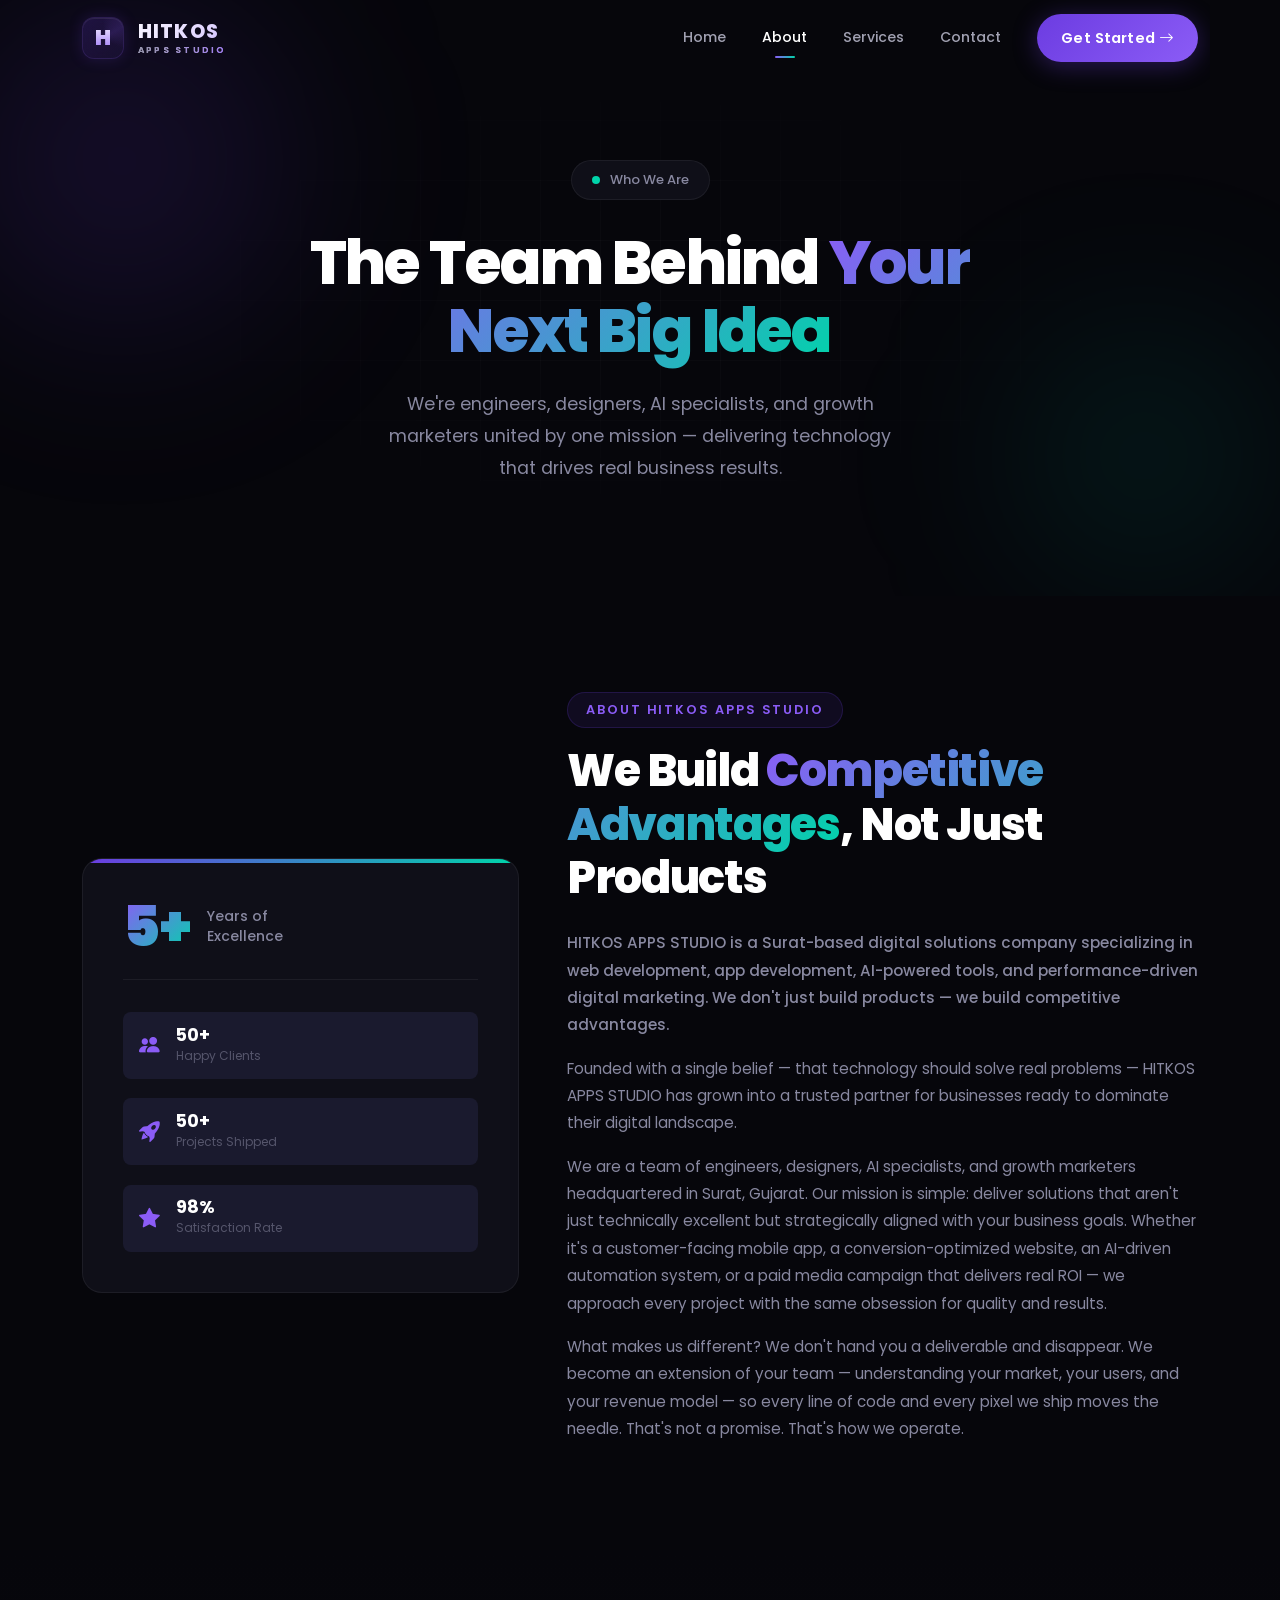
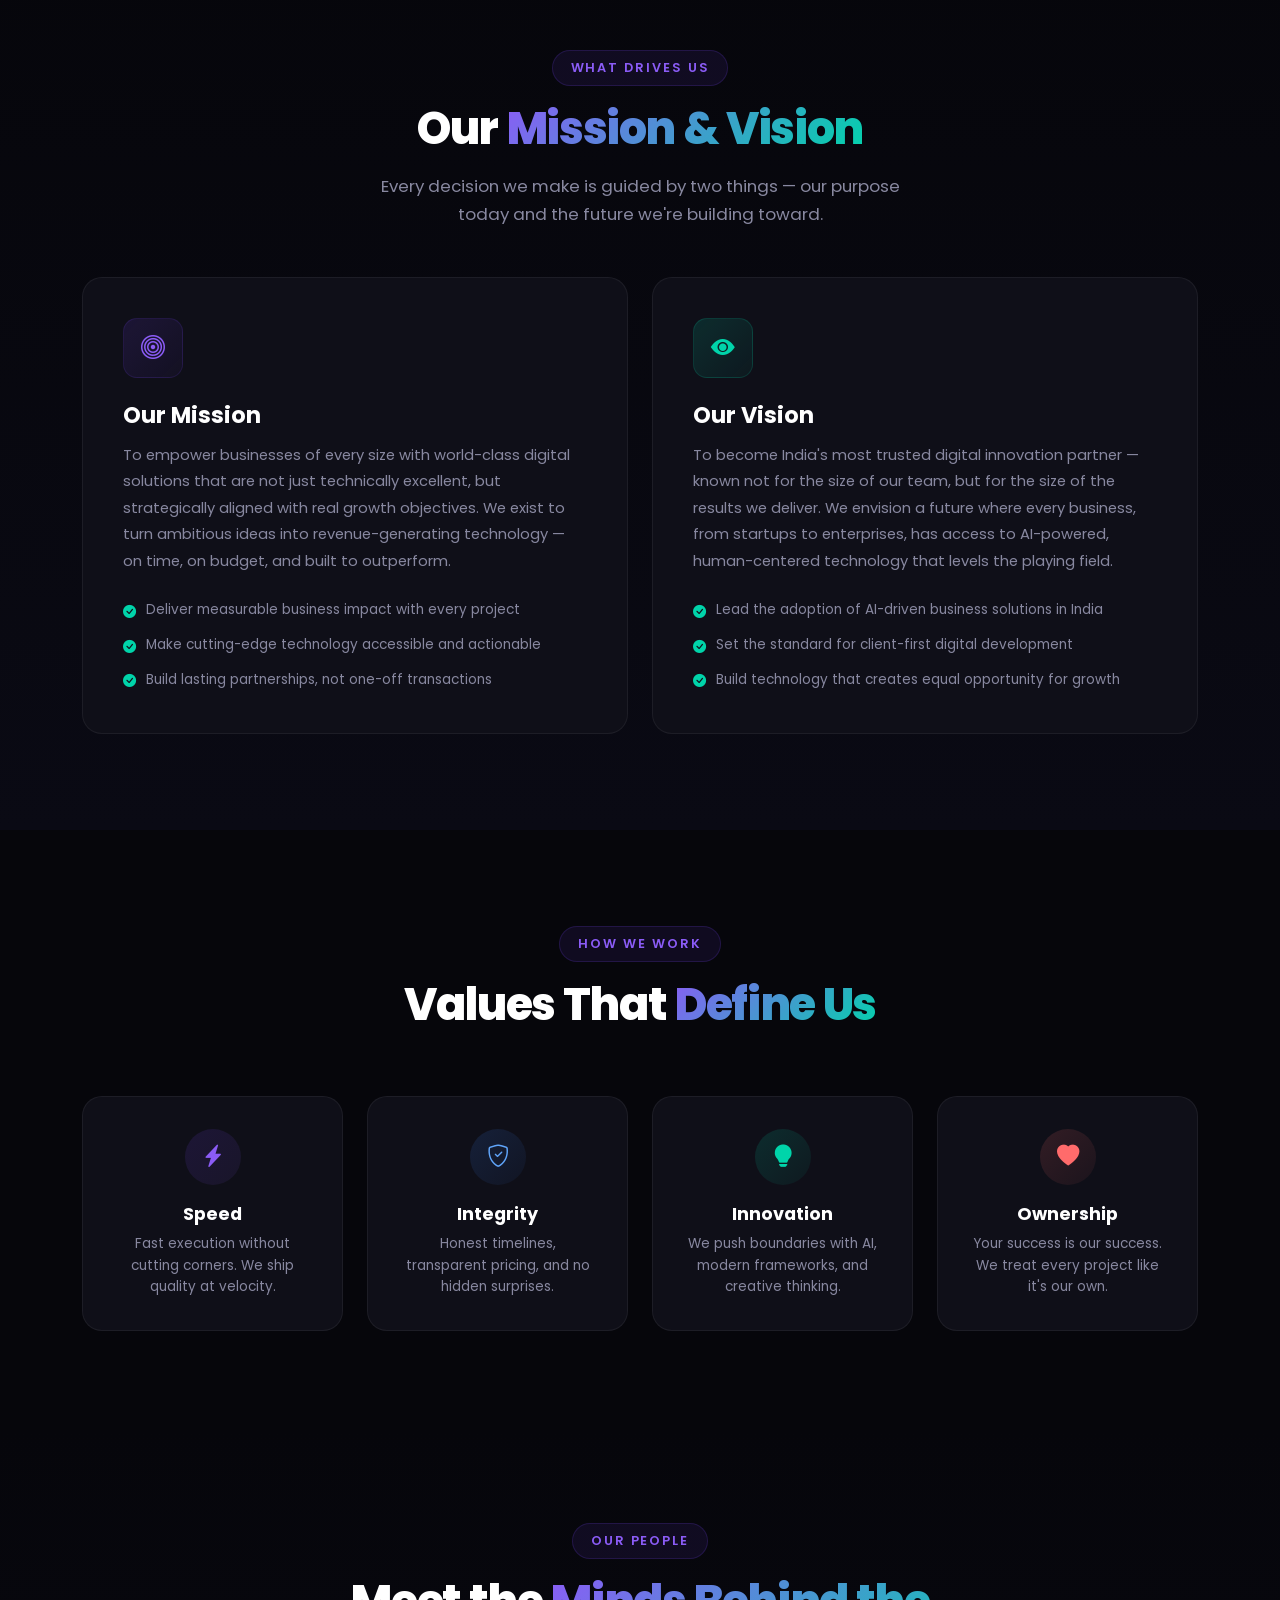
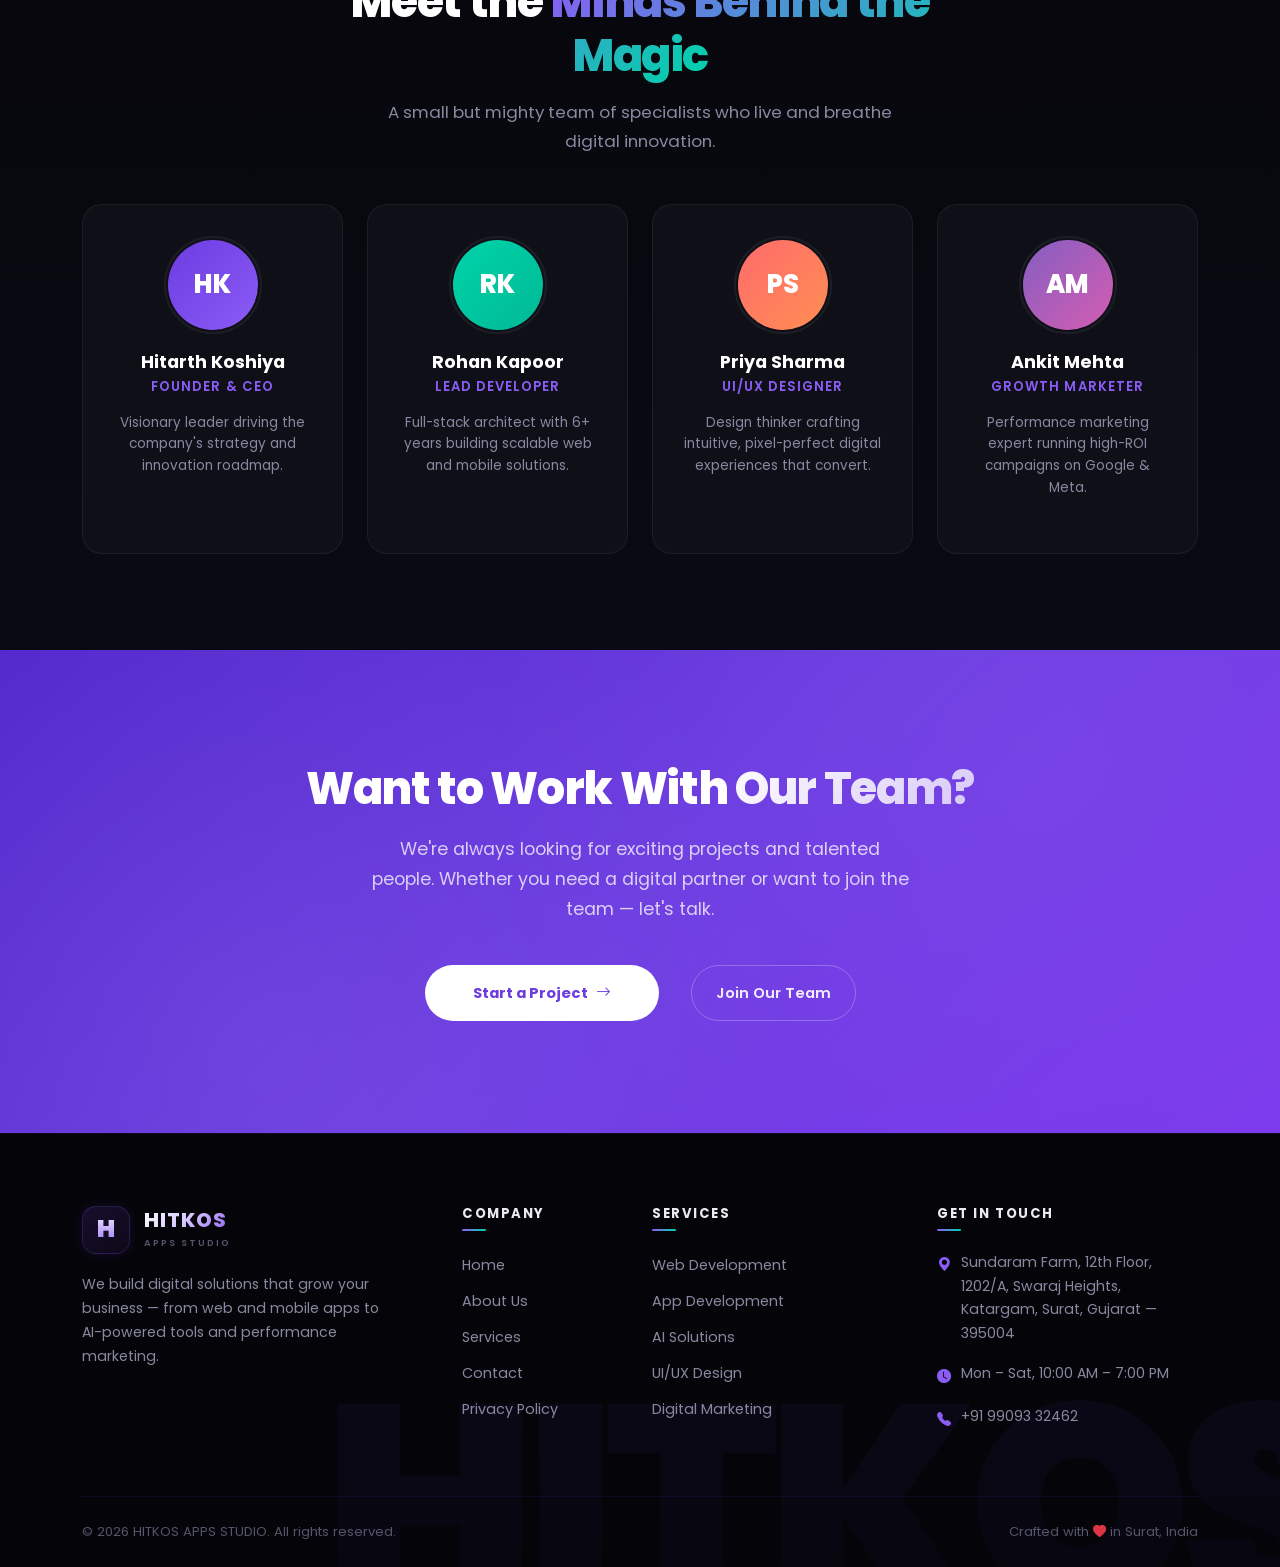
==== commit d82d7025: "Add files via upload" ====
--- a/about.html
+++ b/about.html
@@ -448,6 +448,10 @@
               <i class="bi bi-clock-fill"></i>
               <span>Mon – Sat, 10:00 AM – 7:00 PM</span>
             </li>
+            <li>
+              <i class="bi bi-telephone-fill"></i>
+              <a href="tel:+919909332462" style="color: inherit; text-decoration: none;">+91 99093 32462</a>
+            </li>
           </ul>
         </div>
       </div>
